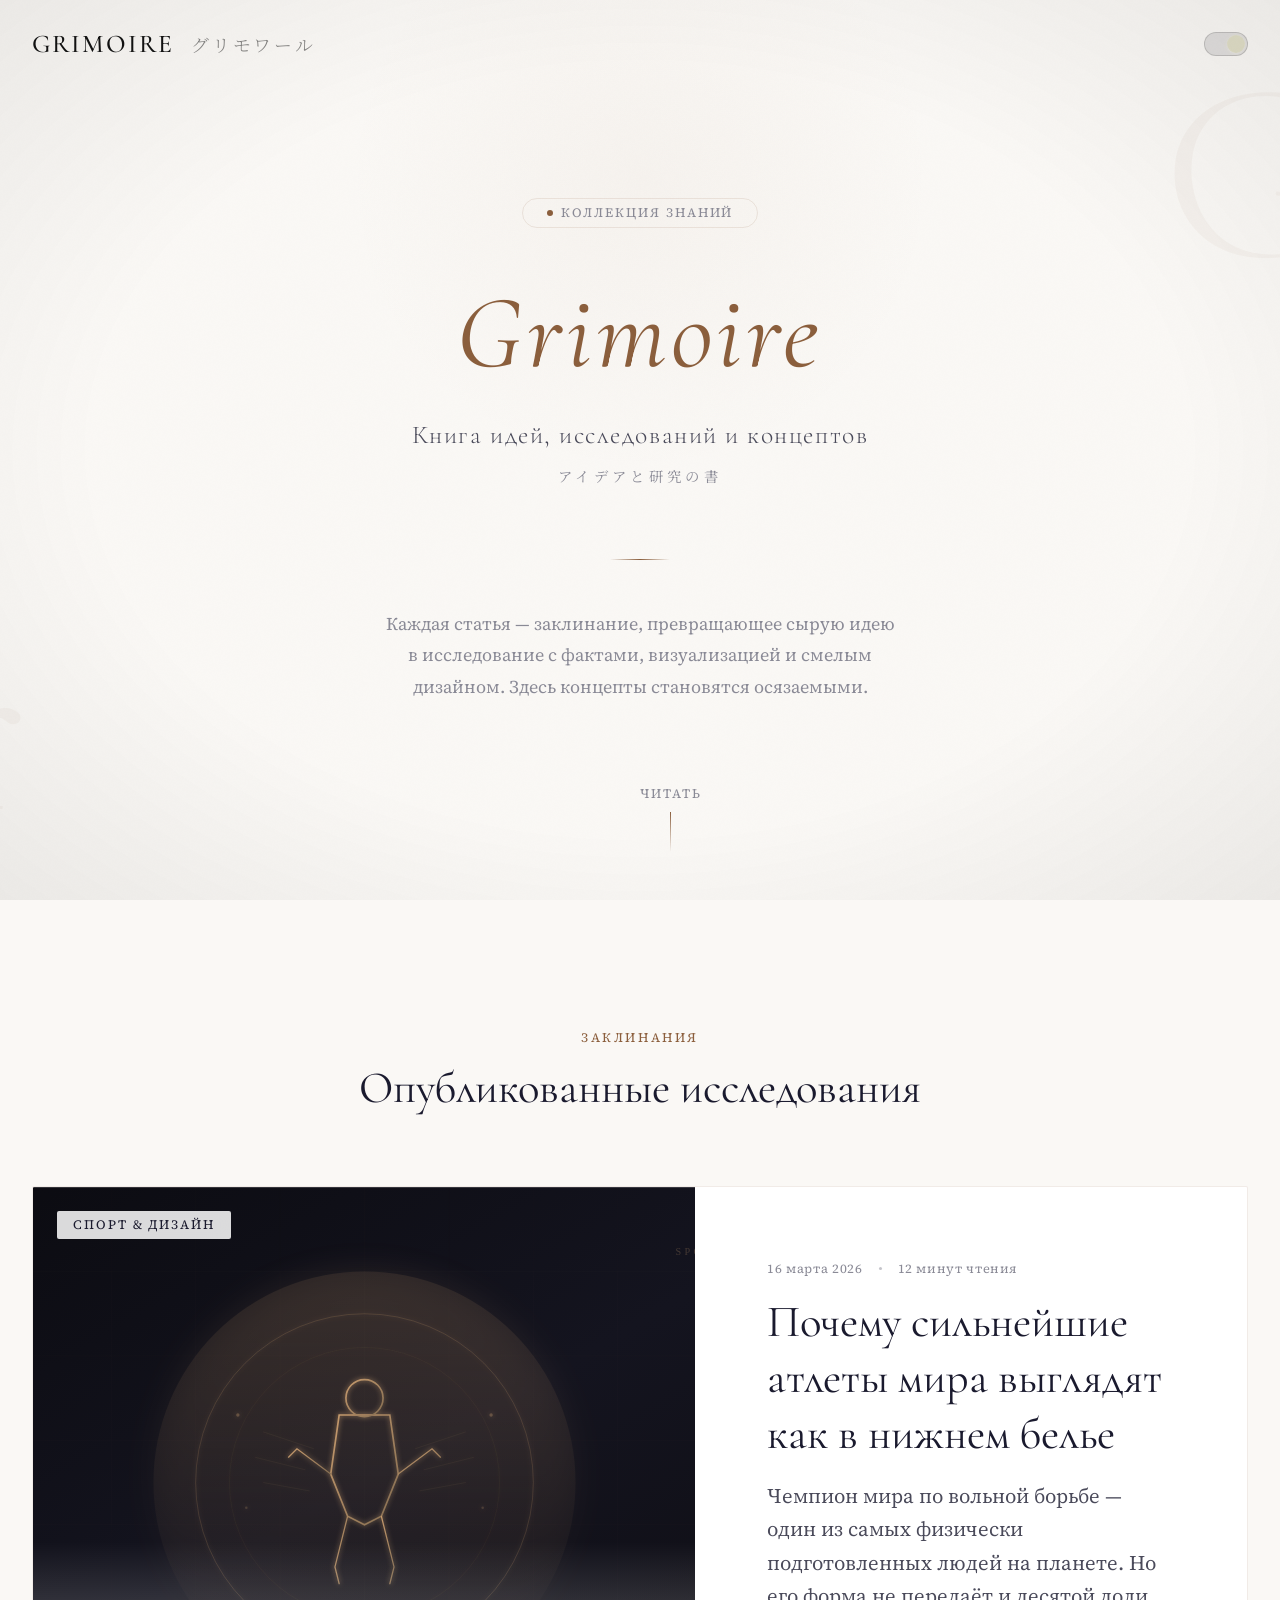
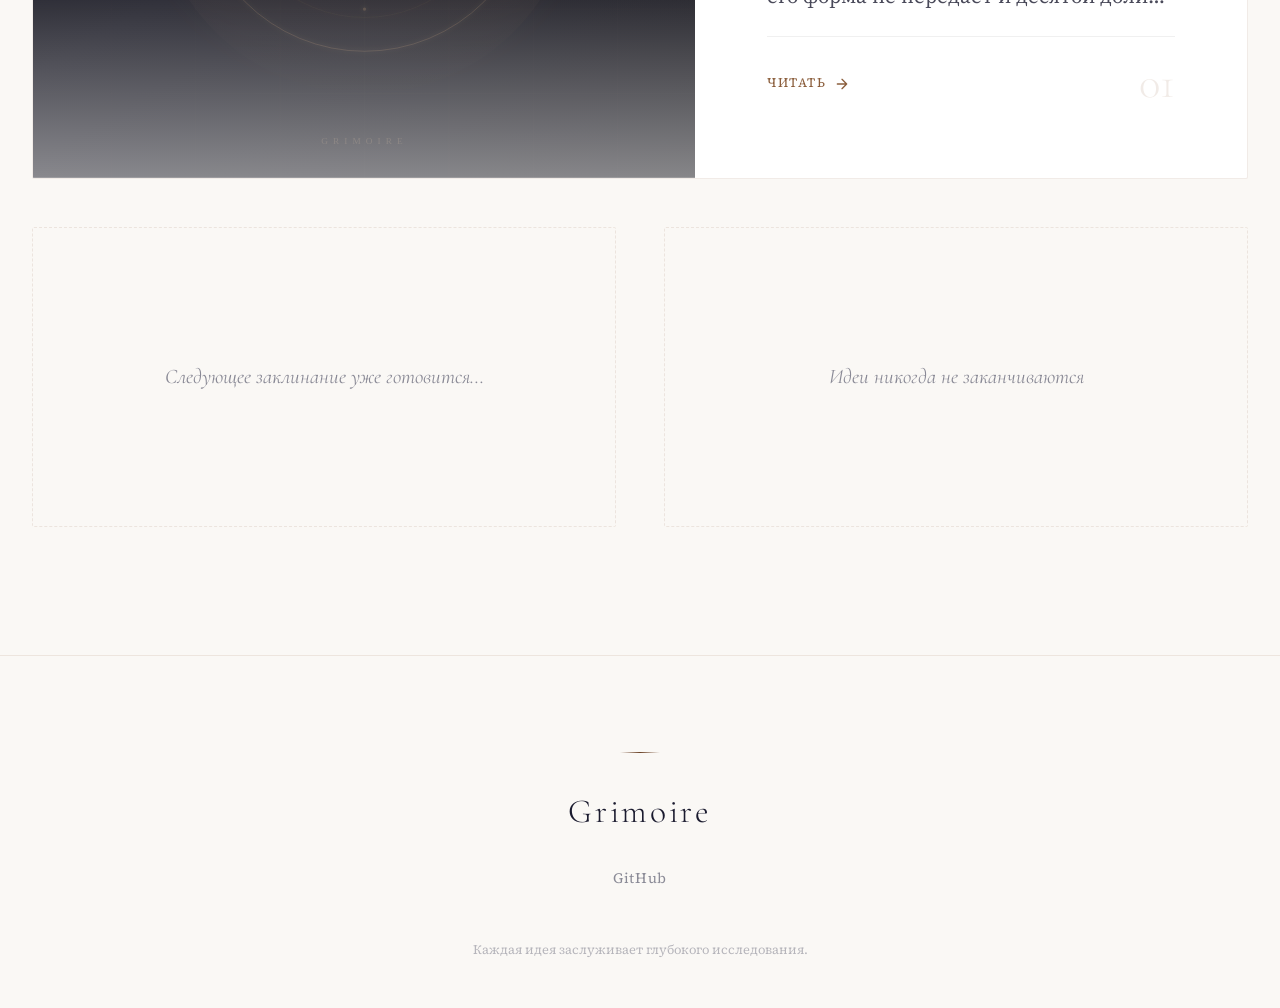
==== index.html @ c325c8a3 "Initial release: Grimoire editorial platform + first article Static site for publishing longread art" ====
<!DOCTYPE html>
<html lang="ru" data-theme="dark">
<head>
  <meta charset="UTF-8">
  <meta name="viewport" content="width=device-width, initial-scale=1.0">
  <title>Grimoire — Книга идей, исследований и концептов</title>
  <meta name="description" content="Grimoire — коллекция глубоких исследований, смелых концептов и визуальных историй. Лонгриды о том, что заслуживает внимания.">
  <meta property="og:title" content="Grimoire — Книга идей">
  <meta property="og:description" content="Коллекция глубоких исследований, смелых концептов и визуальных историй.">
  <meta property="og:type" content="website">
  <link rel="icon" href="data:image/svg+xml,<svg xmlns='http://www.w3.org/2000/svg' viewBox='0 0 100 100'><text y='.9em' font-size='90'>📖</text></svg>">
  <link rel="stylesheet" href="assets/css/main.css">
  <style>
    /* Page-load animation */
    body:not(.loaded) { opacity: 0; }
    body.loaded { opacity: 1; transition: opacity 0.6s ease; }
  </style>
</head>
<body>

  <!-- Navigation -->
  <nav class="site-nav" role="navigation" aria-label="Главная навигация">
    <a href="/" class="nav-logo">
      Grimoire <span>グリモワール</span>
    </a>
    <div class="nav-actions">
      <button class="theme-toggle" aria-label="Переключить тему" aria-pressed="false" role="switch">
        <span class="sr-only">Тёмная / Светлая тема</span>
      </button>
    </div>
  </nav>

  <!-- Hero Section -->
  <header class="hero">
    <div class="hero-ornament hero-ornament--top" aria-hidden="true">G</div>
    <div class="hero-ornament hero-ornament--bottom" aria-hidden="true">r</div>

    <span class="hero-badge">
      Коллекция знаний
    </span>

    <h1 class="hero-title"><em>Grimoire</em></h1>

    <p class="hero-subtitle">Книга идей, исследований и концептов</p>
    <p class="hero-subtitle-jp">アイデアと研究の書</p>

    <div class="hero-divider" aria-hidden="true"></div>

    <p class="hero-description">
      Каждая статья — заклинание, превращающее сырую идею в исследование
      с фактами, визуализацией и смелым дизайном. Здесь концепты
      становятся осязаемыми.
    </p>

    <div class="hero-scroll-hint" aria-hidden="true">
      Читать
    </div>
  </header>

  <!-- Articles Section -->
  <section>
    <div class="section-header">
      <span class="section-label">Заклинания</span>
      <h2 class="section-title">Опубликованные исследования</h2>
    </div>

    <div class="articles-grid">

      <!-- Featured Article Card -->
      <article class="article-card">
        <a href="articles/wrestling-uniform-revolution/" class="card-inner">
          <div class="card-image">
            <img src="articles/wrestling-uniform-revolution/cover.svg" alt="Революция формы борцов" loading="lazy">
            <span class="card-category">Спорт & Дизайн</span>
          </div>
          <div class="card-content">
            <div class="card-meta">
              <span>16 марта 2026</span>
              <span class="card-meta-divider"></span>
              <span>12 минут чтения</span>
            </div>
            <h3 class="card-title">Почему сильнейшие атлеты мира выглядят как&nbsp;в&nbsp;нижнем белье</h3>
            <p class="card-excerpt">
              Чемпион мира по вольной борьбе — один из самых физически
              подготовленных людей на планете. Но его форма не передаёт
              и десятой доли этой мощи. Исследуем проблему и предлагаем
              концепт формы, достойной гладиатора.
            </p>
            <div class="card-footer">
              <span class="card-read-more">
                Читать
                <svg viewBox="0 0 24 24" fill="none" stroke="currentColor" stroke-width="2" stroke-linecap="round" stroke-linejoin="round"><path d="M5 12h14M12 5l7 7-7 7"/></svg>
              </span>
              <span class="card-number">01</span>
            </div>
          </div>
        </a>
      </article>

      <!-- Placeholder for future articles -->
      <article class="article-card">
        <div class="card-placeholder">
          Следующее заклинание уже готовится...
        </div>
      </article>

      <article class="article-card">
        <div class="card-placeholder">
          Идеи никогда не заканчиваются
        </div>
      </article>

    </div>
  </section>

  <!-- Footer -->
  <footer class="site-footer">
    <div class="footer-divider" aria-hidden="true"></div>
    <div class="footer-logo">Grimoire</div>
    <ul class="footer-links">
      <li><a href="https://github.com/luvor/grimoire" target="_blank" rel="noopener">GitHub</a></li>
    </ul>
    <p class="footer-copy">Каждая идея заслуживает глубокого исследования.</p>
  </footer>

  <script src="assets/js/main.js"></script>
</body>
</html>
---- assets/css/main.css ----
/* ═══════════════════════════════════════════════════════
   GRIMOIRE — Design System & Core Styles
   A premium editorial platform for ideas and research
   ═══════════════════════════════════════════════════════ */

/* ── Fonts ─────────────────────────────────────────── */
@import url('https://fonts.googleapis.com/css2?family=Cormorant+Garamond:ital,wght@0,300;0,400;0,500;0,600;0,700;1,300;1,400;1,500&family=Source+Serif+4:ital,opsz,wght@0,8..60,300;0,8..60,400;0,8..60,500;0,8..60,600;1,8..60,300;1,8..60,400;1,8..60,500&family=JetBrains+Mono:wght@400;500&family=Noto+Serif+JP:wght@400;500;700&display=swap');

/* ── Custom Properties: Dark Theme (default) ─────── */
:root {
  /* Typography */
  --font-display: 'Cormorant Garamond', 'Noto Serif JP', Georgia, serif;
  --font-body: 'Source Serif 4', 'Noto Serif JP', Georgia, serif;
  --font-mono: 'JetBrains Mono', 'Fira Code', monospace;
  --font-ui: 'Source Serif 4', sans-serif;

  /* Type Scale (major third — 1.25) */
  --text-xs: clamp(0.7rem, 0.65rem + 0.25vw, 0.8rem);
  --text-sm: clamp(0.8rem, 0.75rem + 0.3vw, 0.9rem);
  --text-base: clamp(1rem, 0.92rem + 0.4vw, 1.125rem);
  --text-lg: clamp(1.15rem, 1.05rem + 0.5vw, 1.3rem);
  --text-xl: clamp(1.35rem, 1.2rem + 0.75vw, 1.6rem);
  --text-2xl: clamp(1.6rem, 1.35rem + 1.25vw, 2.1rem);
  --text-3xl: clamp(2rem, 1.6rem + 2vw, 2.8rem);
  --text-4xl: clamp(2.5rem, 1.9rem + 3vw, 3.8rem);
  --text-5xl: clamp(3rem, 2.2rem + 4vw, 5rem);
  --text-hero: clamp(3.5rem, 2.5rem + 5vw, 7rem);

  /* Line Heights */
  --leading-tight: 1.1;
  --leading-snug: 1.25;
  --leading-normal: 1.6;
  --leading-relaxed: 1.75;

  /* Spacing Scale */
  --space-xs: 0.25rem;
  --space-sm: 0.5rem;
  --space-md: 1rem;
  --space-lg: 1.5rem;
  --space-xl: 2rem;
  --space-2xl: 3rem;
  --space-3xl: 4.5rem;
  --space-4xl: 6rem;
  --space-5xl: 8rem;

  /* Layout */
  --content-width: 42rem;
  --wide-width: 62rem;
  --max-width: 80rem;
  --sidebar-width: 14rem;

  /* Transitions */
  --ease-out: cubic-bezier(0.16, 1, 0.3, 1);
  --ease-in-out: cubic-bezier(0.65, 0, 0.35, 1);
  --duration-fast: 150ms;
  --duration-normal: 300ms;
  --duration-slow: 600ms;
  --duration-glacial: 1200ms;

  /* Z-Index Scale */
  --z-base: 1;
  --z-above: 10;
  --z-nav: 100;
  --z-overlay: 1000;
  --z-modal: 10000;
}

/* ── Dark Theme Colors ─────────────────────────────── */
[data-theme="dark"], :root {
  --color-bg: #0a0a0f;
  --color-bg-warm: #0d0c11;
  --color-surface: #14141f;
  --color-surface-raised: #1a1a28;
  --color-surface-hover: #1f1f30;
  --color-border: rgba(212, 165, 116, 0.08);
  --color-border-subtle: rgba(255, 255, 255, 0.04);
  --color-text: #e8e6e3;
  --color-text-secondary: #a8a5a0;
  --color-text-muted: #6b6b7b;
  --color-accent: #d4a574;
  --color-accent-dim: rgba(212, 165, 116, 0.15);
  --color-accent-hover: #e0b688;
  --color-accent-secondary: #8b7355;
  --color-highlight: rgba(212, 165, 116, 0.08);

  /* Decorative */
  --grain-opacity: 0.03;
  --glow-color: rgba(212, 165, 116, 0.06);
  --shadow-color: rgba(0, 0, 0, 0.4);
  --vignette: radial-gradient(ellipse at center, transparent 50%, rgba(0, 0, 0, 0.4) 100%);
}

/* ── Light Theme Colors ────────────────────────────── */
[data-theme="light"] {
  --color-bg: #faf8f5;
  --color-bg-warm: #f5f0ea;
  --color-surface: #ffffff;
  --color-surface-raised: #ffffff;
  --color-surface-hover: #f0ece6;
  --color-border: rgba(139, 94, 60, 0.12);
  --color-border-subtle: rgba(0, 0, 0, 0.06);
  --color-text: #1a1a2e;
  --color-text-secondary: #4a4a5a;
  --color-text-muted: #8a8a96;
  --color-accent: #8b5e3c;
  --color-accent-dim: rgba(139, 94, 60, 0.1);
  --color-accent-hover: #6b4226;
  --color-accent-secondary: #6b4226;
  --color-highlight: rgba(139, 94, 60, 0.06);

  --grain-opacity: 0.015;
  --glow-color: rgba(139, 94, 60, 0.04);
  --shadow-color: rgba(0, 0, 0, 0.08);
  --vignette: radial-gradient(ellipse at center, transparent 60%, rgba(0, 0, 0, 0.06) 100%);
}

/* ── Reset & Base ──────────────────────────────────── */
*, *::before, *::after {
  margin: 0;
  padding: 0;
  box-sizing: border-box;
}

html {
  font-size: 16px;
  scroll-behavior: smooth;
  -webkit-font-smoothing: antialiased;
  -moz-osx-font-smoothing: grayscale;
  text-rendering: optimizeLegibility;
  hanging-punctuation: first last;
}

body {
  font-family: var(--font-body);
  font-size: var(--text-base);
  line-height: var(--leading-normal);
  color: var(--color-text);
  background-color: var(--color-bg);
  transition: background-color var(--duration-slow) var(--ease-out),
              color var(--duration-slow) var(--ease-out);
  overflow-x: hidden;
  min-height: 100vh;
}

/* Film grain overlay */
body::before {
  content: '';
  position: fixed;
  inset: 0;
  opacity: var(--grain-opacity);
  pointer-events: none;
  z-index: var(--z-modal);
  background-image: url("data:image/svg+xml,%3Csvg viewBox='0 0 256 256' xmlns='http://www.w3.org/2000/svg'%3E%3Cfilter id='noise'%3E%3CfeTurbulence type='fractalNoise' baseFrequency='0.9' numOctaves='4' stitchTiles='stitch'/%3E%3C/filter%3E%3Crect width='100%25' height='100%25' filter='url(%23noise)'/%3E%3C/svg%3E");
  background-repeat: repeat;
  background-size: 256px 256px;
}

/* Vignette */
body::after {
  content: '';
  position: fixed;
  inset: 0;
  background: var(--vignette);
  pointer-events: none;
  z-index: var(--z-nav);
}

::selection {
  background: var(--color-accent);
  color: var(--color-bg);
}

a {
  color: var(--color-accent);
  text-decoration: none;
  transition: color var(--duration-fast) var(--ease-out);
}

a:hover {
  color: var(--color-accent-hover);
}

img {
  max-width: 100%;
  height: auto;
  display: block;
}

/* ── Navigation ────────────────────────────────────── */
.site-nav {
  position: fixed;
  top: 0;
  left: 0;
  right: 0;
  z-index: var(--z-nav);
  padding: var(--space-lg) var(--space-xl);
  display: flex;
  justify-content: space-between;
  align-items: center;
  transition: all var(--duration-normal) var(--ease-out);
  mix-blend-mode: difference;
}

.site-nav.scrolled {
  mix-blend-mode: normal;
  background: rgba(10, 10, 15, 0.85);
  backdrop-filter: blur(20px) saturate(1.4);
  -webkit-backdrop-filter: blur(20px) saturate(1.4);
  border-bottom: 1px solid var(--color-border);
  padding: var(--space-md) var(--space-xl);
}

[data-theme="light"] .site-nav.scrolled {
  background: rgba(250, 248, 245, 0.85);
}

.nav-logo {
  font-family: var(--font-display);
  font-size: var(--text-xl);
  font-weight: 500;
  color: #e8e6e3;
  letter-spacing: 0.08em;
  text-transform: uppercase;
}

.nav-logo span {
  font-weight: 300;
  opacity: 0.5;
  font-size: 0.7em;
  margin-left: 0.5em;
  letter-spacing: 0.15em;
}

.nav-actions {
  display: flex;
  align-items: center;
  gap: var(--space-lg);
}

/* Theme Toggle */
.theme-toggle {
  position: relative;
  width: 44px;
  height: 24px;
  background: rgba(255, 255, 255, 0.1);
  border: 1px solid rgba(255, 255, 255, 0.15);
  border-radius: 12px;
  cursor: pointer;
  transition: all var(--duration-normal) var(--ease-out);
  -webkit-appearance: none;
  appearance: none;
  outline: none;
}

.theme-toggle::after {
  content: '';
  position: absolute;
  top: 2px;
  left: 2px;
  width: 18px;
  height: 18px;
  border-radius: 50%;
  background: #e8e6e3;
  transition: all var(--duration-normal) var(--ease-out);
  box-shadow: 0 1px 3px rgba(0, 0, 0, 0.3);
}

.theme-toggle[aria-pressed="true"]::after {
  transform: translateX(20px);
  background: #1a1a2e;
}

.theme-toggle:hover {
  border-color: rgba(255, 255, 255, 0.3);
}

/* ── Hero Section ──────────────────────────────────── */
.hero {
  position: relative;
  min-height: 100vh;
  display: flex;
  flex-direction: column;
  align-items: center;
  justify-content: center;
  text-align: center;
  padding: var(--space-4xl) var(--space-xl);
  overflow: hidden;
}

.hero::before {
  content: '';
  position: absolute;
  top: 20%;
  left: 50%;
  width: 600px;
  height: 600px;
  transform: translate(-50%, -50%);
  background: radial-gradient(circle, var(--glow-color) 0%, transparent 70%);
  pointer-events: none;
}

.hero-ornament {
  position: absolute;
  opacity: 0.04;
  font-family: var(--font-display);
  font-size: 20vw;
  font-weight: 300;
  color: var(--color-accent);
  user-select: none;
  pointer-events: none;
  line-height: 1;
}

.hero-ornament--top { top: 5%; right: -5%; }
.hero-ornament--bottom { bottom: 5%; left: -5%; }

.hero-badge {
  display: inline-flex;
  align-items: center;
  gap: var(--space-sm);
  padding: var(--space-xs) var(--space-lg);
  border: 1px solid var(--color-border);
  border-radius: 100px;
  font-family: var(--font-ui);
  font-size: var(--text-xs);
  letter-spacing: 0.15em;
  text-transform: uppercase;
  color: var(--color-text-muted);
  margin-bottom: var(--space-2xl);
  animation: fadeInUp 0.8s var(--ease-out) 0.2s both;
}

.hero-badge::before {
  content: '';
  width: 6px;
  height: 6px;
  border-radius: 50%;
  background: var(--color-accent);
  animation: pulse 2s var(--ease-in-out) infinite;
}

.hero-title {
  font-family: var(--font-display);
  font-size: var(--text-hero);
  font-weight: 300;
  line-height: var(--leading-tight);
  letter-spacing: 0.04em;
  color: var(--color-text);
  margin-bottom: var(--space-lg);
  animation: fadeInUp 0.8s var(--ease-out) 0.4s both;
}

.hero-title em {
  font-style: italic;
  font-weight: 400;
  color: var(--color-accent);
}

.hero-subtitle {
  font-family: var(--font-display);
  font-size: var(--text-xl);
  font-weight: 300;
  color: var(--color-text-secondary);
  letter-spacing: 0.06em;
  margin-bottom: var(--space-sm);
  animation: fadeInUp 0.8s var(--ease-out) 0.6s both;
}

.hero-subtitle-jp {
  font-family: 'Noto Serif JP', serif;
  font-size: var(--text-sm);
  color: var(--color-text-muted);
  letter-spacing: 0.3em;
  margin-bottom: var(--space-3xl);
  animation: fadeInUp 0.8s var(--ease-out) 0.7s both;
}

.hero-divider {
  width: 60px;
  height: 1px;
  background: linear-gradient(90deg, transparent, var(--color-accent), transparent);
  margin-bottom: var(--space-2xl);
  animation: fadeInUp 0.8s var(--ease-out) 0.8s both;
}

.hero-description {
  max-width: 32rem;
  font-size: var(--text-base);
  color: var(--color-text-muted);
  line-height: var(--leading-relaxed);
  animation: fadeInUp 0.8s var(--ease-out) 0.9s both;
}

.hero-scroll-hint {
  position: absolute;
  bottom: var(--space-2xl);
  left: 50%;
  transform: translateX(-50%);
  display: flex;
  flex-direction: column;
  align-items: center;
  gap: var(--space-sm);
  color: var(--color-text-muted);
  font-size: var(--text-xs);
  letter-spacing: 0.15em;
  text-transform: uppercase;
  animation: fadeInUp 0.8s var(--ease-out) 1.2s both;
}

.hero-scroll-hint::after {
  content: '';
  width: 1px;
  height: 40px;
  background: linear-gradient(to bottom, var(--color-accent), transparent);
  animation: scrollLine 2s var(--ease-in-out) infinite;
}

/* ── Section Headers ───────────────────────────────── */
.section-header {
  text-align: center;
  padding: var(--space-5xl) var(--space-xl) var(--space-3xl);
}

.section-label {
  display: block;
  font-family: var(--font-ui);
  font-size: var(--text-xs);
  letter-spacing: 0.2em;
  text-transform: uppercase;
  color: var(--color-accent);
  margin-bottom: var(--space-md);
}

.section-title {
  font-family: var(--font-display);
  font-size: var(--text-3xl);
  font-weight: 400;
  line-height: var(--leading-tight);
  color: var(--color-text);
}

/* ── Article Cards Grid ────────────────────────────── */
.articles-grid {
  max-width: var(--max-width);
  margin: 0 auto;
  padding: 0 var(--space-xl) var(--space-5xl);
  display: grid;
  gap: var(--space-2xl);
}

/* First card is featured (full width) */
.articles-grid .article-card:first-child {
  grid-column: 1 / -1;
}

.articles-grid .article-card:first-child .card-inner {
  display: grid;
  grid-template-columns: 1.2fr 1fr;
  gap: 0;
  min-height: 480px;
}

.articles-grid .article-card:first-child .card-image {
  aspect-ratio: auto;
  min-height: 100%;
}

.articles-grid .article-card:first-child .card-content {
  padding: var(--space-3xl);
  display: flex;
  flex-direction: column;
  justify-content: center;
}

.articles-grid .article-card:first-child .card-title {
  font-size: var(--text-3xl);
}

.articles-grid .article-card:first-child .card-excerpt {
  font-size: var(--text-lg);
  -webkit-line-clamp: 4;
}

@media (min-width: 768px) {
  .articles-grid {
    grid-template-columns: repeat(2, 1fr);
  }
}

@media (max-width: 767px) {
  .articles-grid .article-card:first-child .card-inner {
    grid-template-columns: 1fr;
  }
  .articles-grid .article-card:first-child .card-image {
    aspect-ratio: 16 / 9;
    min-height: auto;
  }
}

/* ── Article Card ──────────────────────────────────── */
.article-card {
  opacity: 0;
  transform: translateY(30px);
  transition: opacity var(--duration-slow) var(--ease-out),
              transform var(--duration-slow) var(--ease-out);
}

.article-card.visible {
  opacity: 1;
  transform: translateY(0);
}

.card-inner {
  position: relative;
  background: var(--color-surface);
  border: 1px solid var(--color-border);
  border-radius: 2px;
  overflow: hidden;
  transition: all var(--duration-normal) var(--ease-out);
  cursor: pointer;
}

.card-inner:hover {
  border-color: var(--color-accent-dim);
  box-shadow: 0 20px 60px -10px var(--shadow-color),
              0 0 0 1px var(--color-accent-dim);
  transform: translateY(-4px);
}

.card-image {
  position: relative;
  width: 100%;
  aspect-ratio: 16 / 10;
  overflow: hidden;
  background: var(--color-surface-raised);
}

.card-image img {
  width: 100%;
  height: 100%;
  object-fit: cover;
  transition: transform var(--duration-slow) var(--ease-out);
}

.card-inner:hover .card-image img {
  transform: scale(1.04);
}

.card-image::after {
  content: '';
  position: absolute;
  inset: 0;
  background: linear-gradient(to top, var(--color-surface) 0%, transparent 40%);
  opacity: 0.5;
}

.card-category {
  position: absolute;
  top: var(--space-lg);
  left: var(--space-lg);
  font-family: var(--font-ui);
  font-size: var(--text-xs);
  letter-spacing: 0.15em;
  text-transform: uppercase;
  color: var(--color-text);
  background: rgba(10, 10, 15, 0.7);
  backdrop-filter: blur(10px);
  padding: var(--space-xs) var(--space-md);
  border-radius: 2px;
  z-index: var(--z-base);
}

[data-theme="light"] .card-category {
  background: rgba(255, 255, 255, 0.85);
}

.card-content {
  padding: var(--space-xl) var(--space-xl) var(--space-2xl);
}

.card-meta {
  display: flex;
  align-items: center;
  gap: var(--space-md);
  font-size: var(--text-xs);
  color: var(--color-text-muted);
  letter-spacing: 0.05em;
  margin-bottom: var(--space-md);
}

.card-meta-divider {
  width: 3px;
  height: 3px;
  border-radius: 50%;
  background: var(--color-text-muted);
  opacity: 0.5;
}

.card-title {
  font-family: var(--font-display);
  font-size: var(--text-2xl);
  font-weight: 400;
  line-height: var(--leading-snug);
  color: var(--color-text);
  margin-bottom: var(--space-md);
  transition: color var(--duration-fast) var(--ease-out);
}

.card-inner:hover .card-title {
  color: var(--color-accent);
}

.card-excerpt {
  font-size: var(--text-base);
  color: var(--color-text-secondary);
  line-height: var(--leading-normal);
  display: -webkit-box;
  -webkit-line-clamp: 3;
  -webkit-box-orient: vertical;
  overflow: hidden;
  margin-bottom: var(--space-lg);
}

.card-footer {
  display: flex;
  align-items: center;
  justify-content: space-between;
  padding-top: var(--space-lg);
  border-top: 1px solid var(--color-border-subtle);
}

.card-read-more {
  font-family: var(--font-ui);
  font-size: var(--text-xs);
  letter-spacing: 0.12em;
  text-transform: uppercase;
  color: var(--color-accent);
  display: flex;
  align-items: center;
  gap: var(--space-sm);
  transition: gap var(--duration-normal) var(--ease-out);
}

.card-inner:hover .card-read-more {
  gap: var(--space-md);
}

.card-read-more svg {
  width: 16px;
  height: 16px;
  transition: transform var(--duration-normal) var(--ease-out);
}

.card-inner:hover .card-read-more svg {
  transform: translateX(4px);
}

.card-number {
  font-family: var(--font-display);
  font-size: var(--text-3xl);
  font-weight: 300;
  color: var(--color-border);
  line-height: 1;
}

/* ── Empty State (placeholder card) ────────────────── */
.card-placeholder {
  border: 1px dashed var(--color-border);
  border-radius: 2px;
  display: flex;
  align-items: center;
  justify-content: center;
  min-height: 300px;
  color: var(--color-text-muted);
  font-family: var(--font-display);
  font-size: var(--text-lg);
  font-style: italic;
  padding: var(--space-2xl);
  text-align: center;
}

/* ── Footer ────────────────────────────────────────── */
.site-footer {
  position: relative;
  padding: var(--space-4xl) var(--space-xl) var(--space-2xl);
  text-align: center;
  border-top: 1px solid var(--color-border);
}

.footer-logo {
  font-family: var(--font-display);
  font-size: var(--text-2xl);
  font-weight: 300;
  letter-spacing: 0.08em;
  color: var(--color-text);
  margin-bottom: var(--space-lg);
}

.footer-links {
  display: flex;
  justify-content: center;
  gap: var(--space-xl);
  margin-bottom: var(--space-2xl);
  list-style: none;
}

.footer-links a {
  font-size: var(--text-sm);
  color: var(--color-text-muted);
  letter-spacing: 0.05em;
  transition: color var(--duration-fast) var(--ease-out);
}

.footer-links a:hover {
  color: var(--color-accent);
}

.footer-copy {
  font-size: var(--text-xs);
  color: var(--color-text-muted);
  opacity: 0.6;
}

.footer-divider {
  width: 40px;
  height: 1px;
  background: linear-gradient(90deg, transparent, var(--color-accent-secondary), transparent);
  margin: 0 auto var(--space-xl);
}

/* ── Animations ────────────────────────────────────── */
@keyframes fadeInUp {
  from {
    opacity: 0;
    transform: translateY(24px);
  }
  to {
    opacity: 1;
    transform: translateY(0);
  }
}

@keyframes pulse {
  0%, 100% { opacity: 1; }
  50% { opacity: 0.3; }
}

@keyframes scrollLine {
  0% {
    transform: scaleY(0);
    transform-origin: top;
    opacity: 1;
  }
  50% {
    transform: scaleY(1);
    transform-origin: top;
    opacity: 1;
  }
  51% {
    transform: scaleY(1);
    transform-origin: bottom;
  }
  100% {
    transform: scaleY(0);
    transform-origin: bottom;
    opacity: 0;
  }
}

/* ── Utilities ─────────────────────────────────────── */
.sr-only {
  position: absolute;
  width: 1px;
  height: 1px;
  padding: 0;
  margin: -1px;
  overflow: hidden;
  clip: rect(0, 0, 0, 0);
  white-space: nowrap;
  border: 0;
}

/* ── Responsive ────────────────────────────────────── */
@media (max-width: 767px) {
  .site-nav {
    padding: var(--space-md) var(--space-md);
  }

  .hero {
    padding: var(--space-3xl) var(--space-md);
  }

  .articles-grid {
    padding: 0 var(--space-md) var(--space-3xl);
    gap: var(--space-xl);
  }

  .card-content {
    padding: var(--space-lg);
  }
}

/* ── Print ─────────────────────────────────────────── */
@media print {
  body::before,
  body::after,
  .site-nav,
  .theme-toggle,
  .hero-scroll-hint {
    display: none !important;
  }

  body {
    background: white;
    color: black;
  }
}
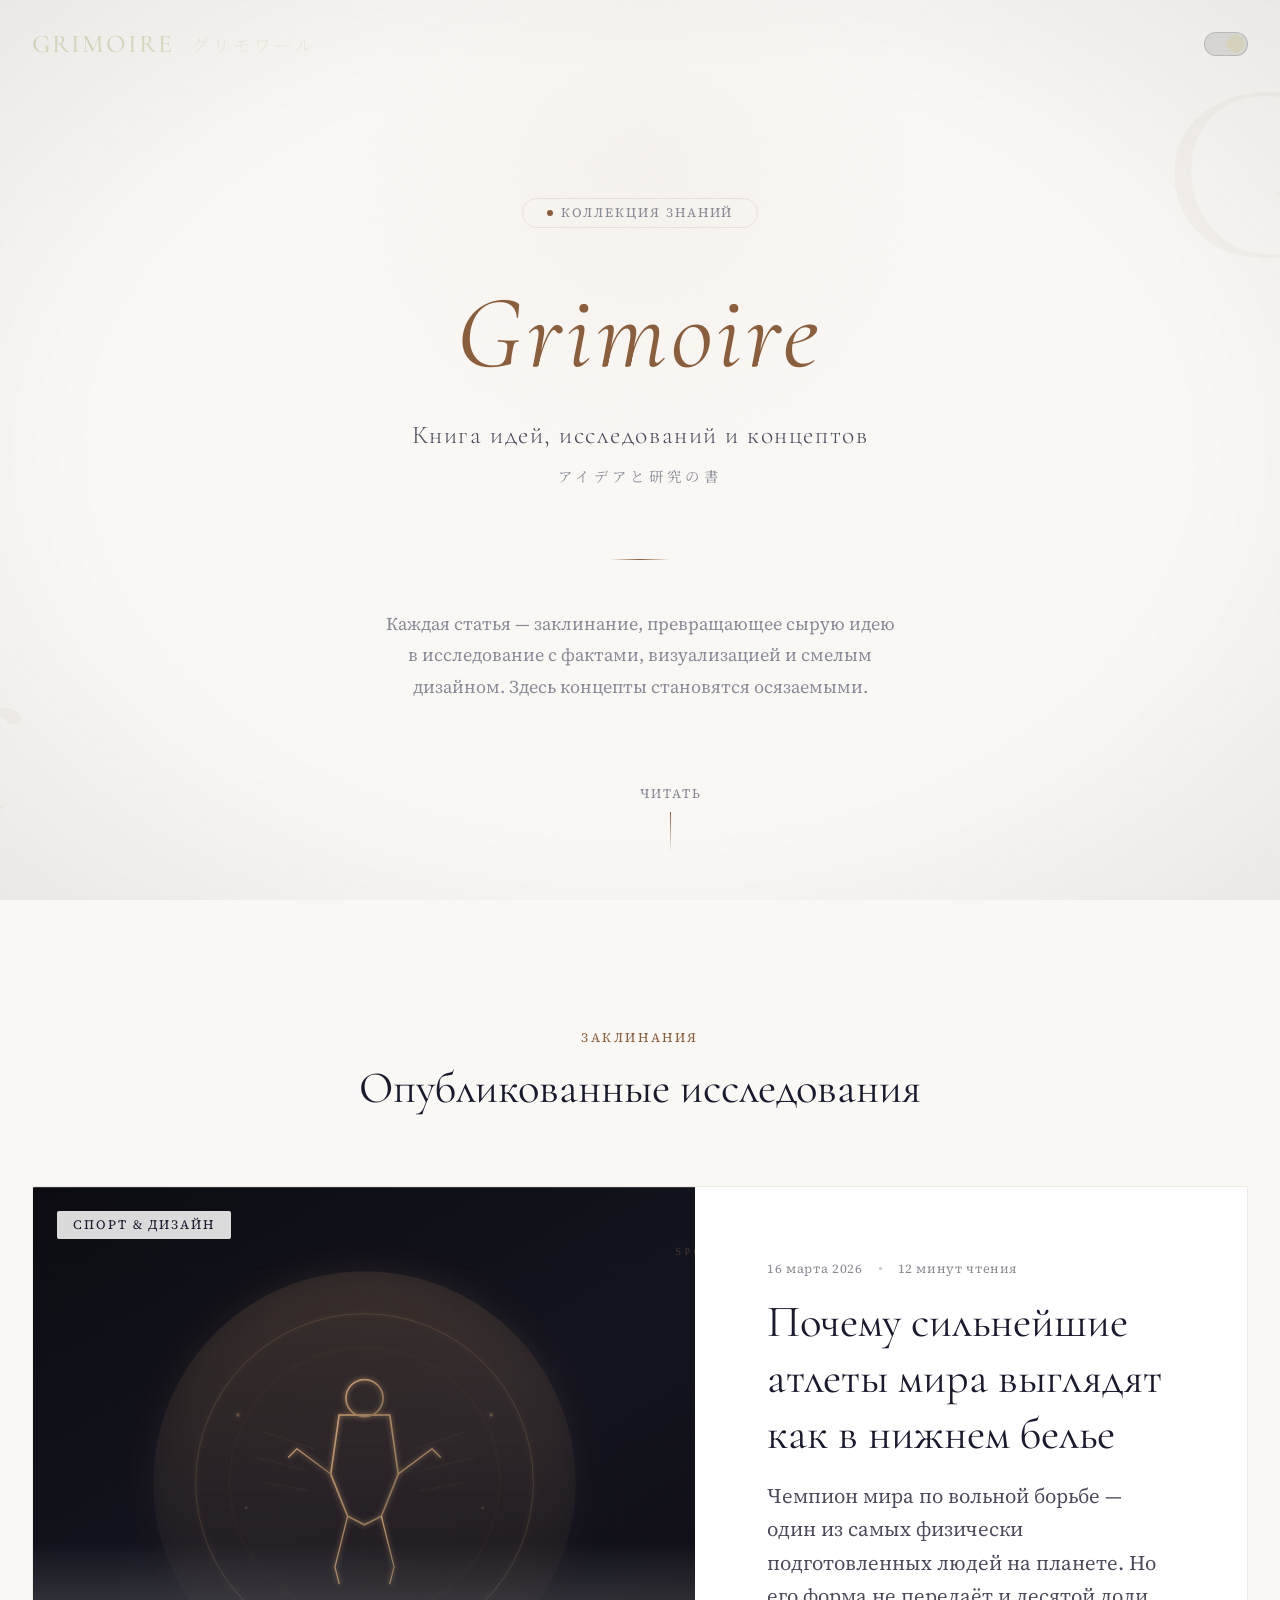
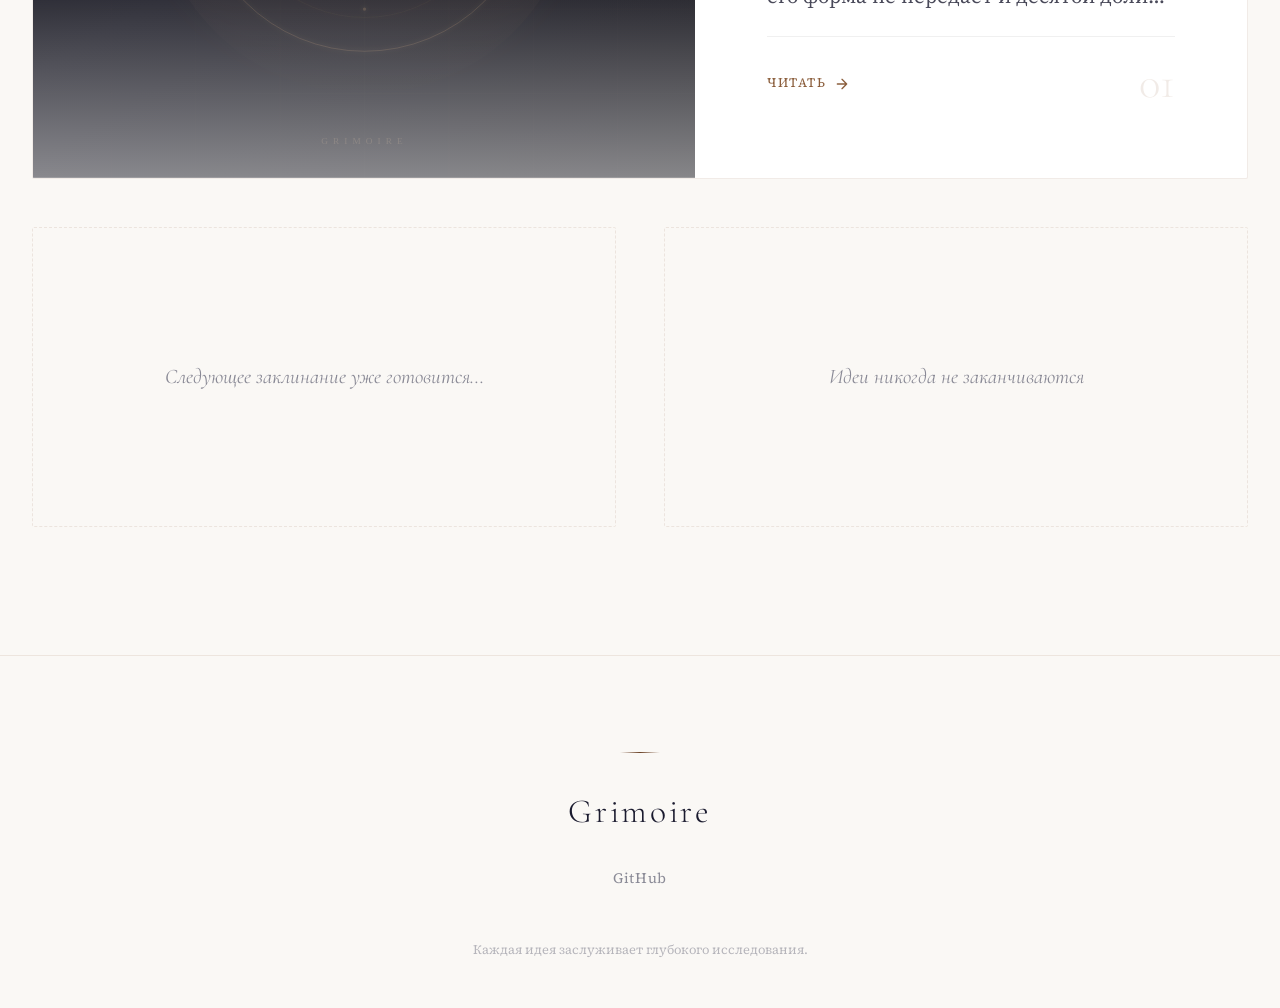
==== commit d169c199: "Fix review issues: nav color, z-index, a11y, TOC, progress bar - Fix nav-logo using hardcoded color " ====
--- a/index.html
+++ b/index.html
@@ -58,10 +58,10 @@
   </header>
 
   <!-- Articles Section -->
-  <section>
+  <section aria-labelledby="articles-heading">
     <div class="section-header">
       <span class="section-label">Заклинания</span>
-      <h2 class="section-title">Опубликованные исследования</h2>
+      <h2 class="section-title" id="articles-heading">Опубликованные исследования</h2>
     </div>
 
     <div class="articles-grid">
--- a/assets/css/main.css
+++ b/assets/css/main.css
@@ -162,7 +162,7 @@
   inset: 0;
   background: var(--vignette);
   pointer-events: none;
-  z-index: var(--z-nav);
+  z-index: calc(var(--z-nav) - 1);
 }
 
 ::selection {
@@ -203,22 +203,34 @@
 
 .site-nav.scrolled {
   mix-blend-mode: normal;
-  background: rgba(10, 10, 15, 0.85);
-  backdrop-filter: blur(20px) saturate(1.4);
-  -webkit-backdrop-filter: blur(20px) saturate(1.4);
+  background: rgba(10, 10, 15, 0.95);
   border-bottom: 1px solid var(--color-border);
   padding: var(--space-md) var(--space-xl);
 }
 
+@supports (backdrop-filter: blur(1px)) {
+  .site-nav.scrolled {
+    background: rgba(10, 10, 15, 0.85);
+    backdrop-filter: blur(20px) saturate(1.4);
+    -webkit-backdrop-filter: blur(20px) saturate(1.4);
+  }
+}
+
 [data-theme="light"] .site-nav.scrolled {
-  background: rgba(250, 248, 245, 0.85);
+  background: rgba(250, 248, 245, 0.95);
+}
+
+@supports (backdrop-filter: blur(1px)) {
+  [data-theme="light"] .site-nav.scrolled {
+    background: rgba(250, 248, 245, 0.85);
+  }
 }
 
 .nav-logo {
   font-family: var(--font-display);
   font-size: var(--text-xl);
   font-weight: 500;
-  color: #e8e6e3;
+  color: var(--color-text);
   letter-spacing: 0.08em;
   text-transform: uppercase;
 }
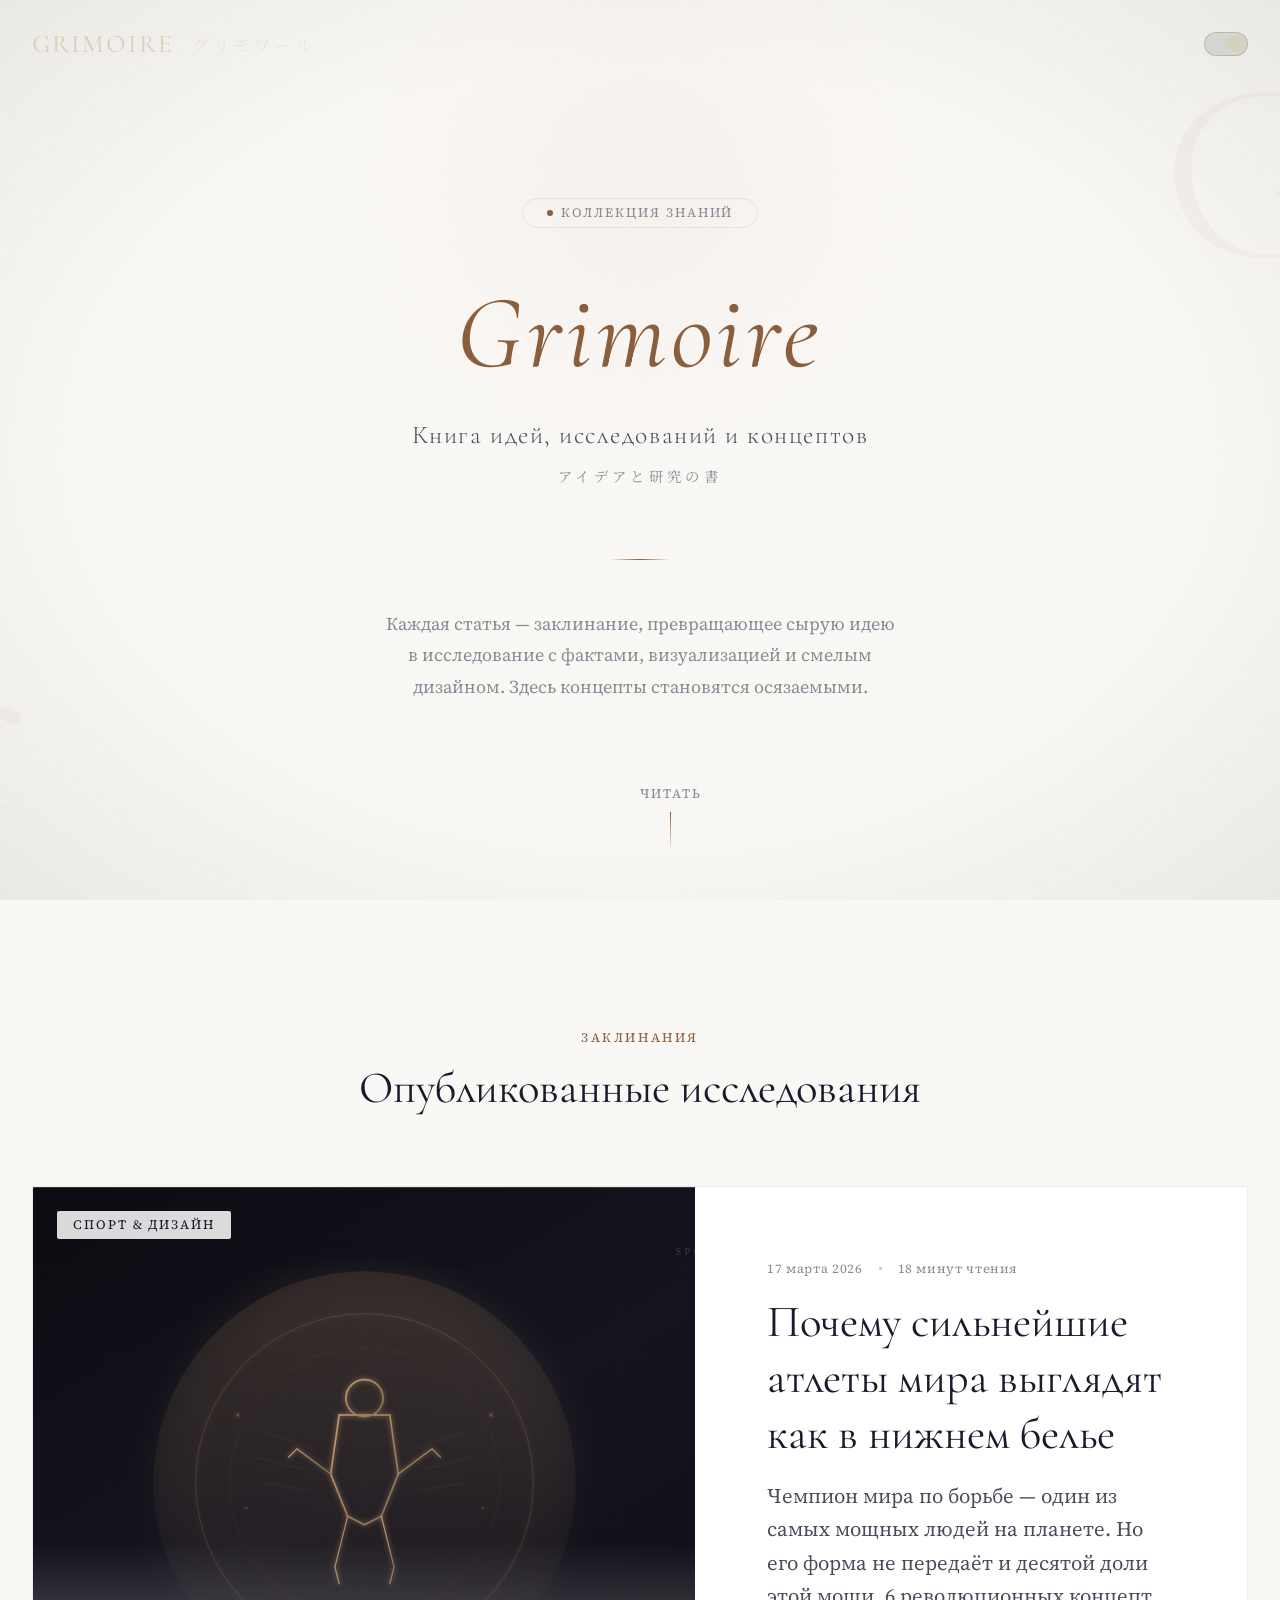
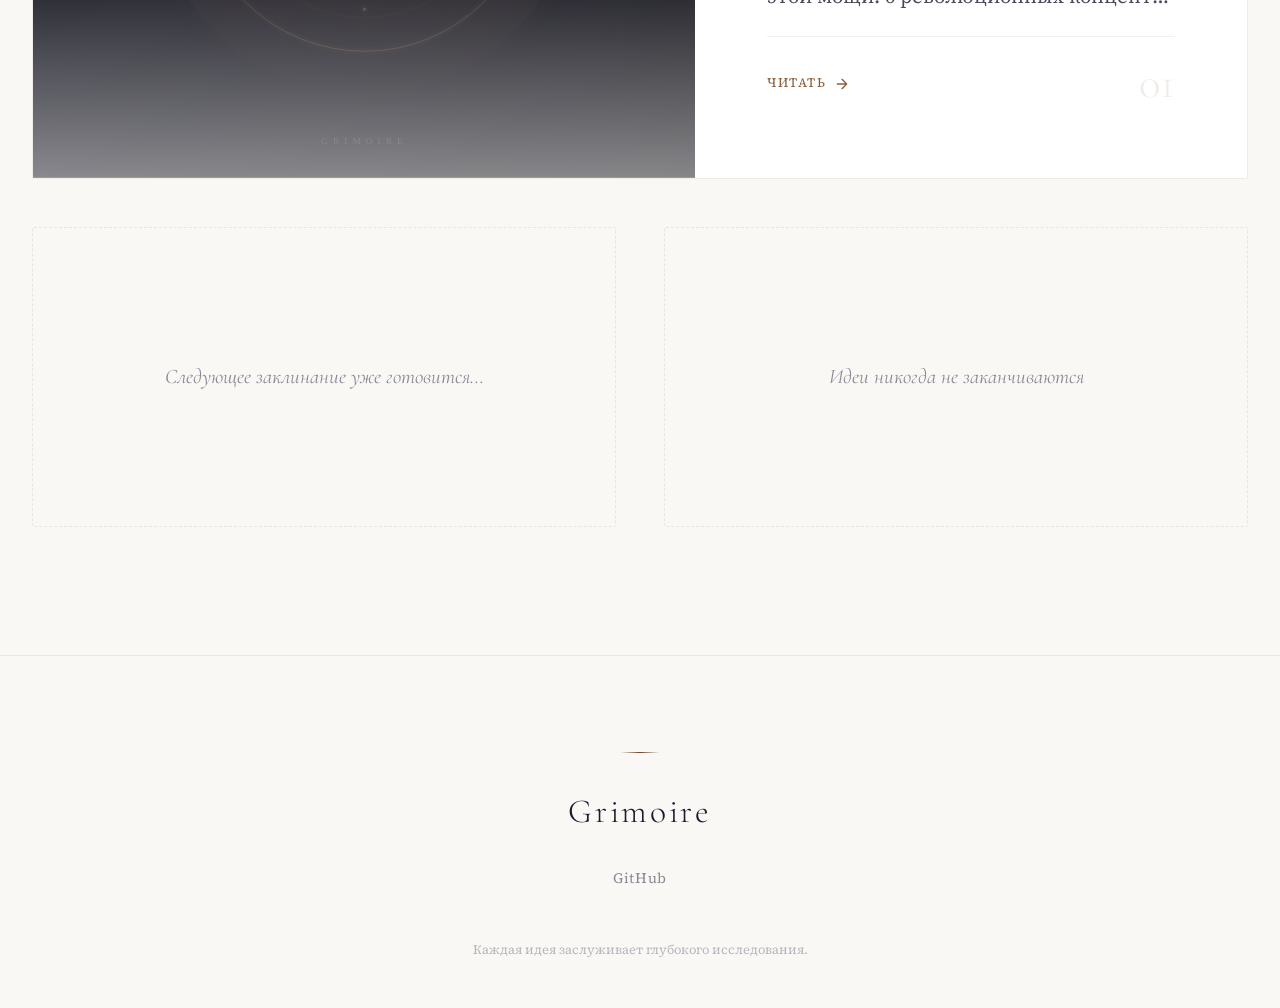
==== commit 533595d8: "Революция формы: 6 новых концептов вместо 4 Полная переработка статьи: Хищник, Тактик, Фантом, Нексу" ====
--- a/index.html
+++ b/index.html
@@ -75,16 +75,15 @@
           </div>
           <div class="card-content">
             <div class="card-meta">
-              <span>16 марта 2026</span>
+              <span>17 марта 2026</span>
               <span class="card-meta-divider"></span>
-              <span>12 минут чтения</span>
+              <span>18 минут чтения</span>
             </div>
             <h3 class="card-title">Почему сильнейшие атлеты мира выглядят как&nbsp;в&nbsp;нижнем белье</h3>
             <p class="card-excerpt">
-              Чемпион мира по вольной борьбе — один из самых физически
-              подготовленных людей на планете. Но его форма не передаёт
-              и десятой доли этой мощи. Исследуем проблему и предлагаем
-              концепт формы, достойной гладиатора.
+              Чемпион мира по борьбе — один из самых мощных людей на планете.
+              Но его форма не передаёт и десятой доли этой мощи. 6 революционных
+              концептов — от биомиметики хищников до киберпанк-скафандра.
             </p>
             <div class="card-footer">
               <span class="card-read-more">
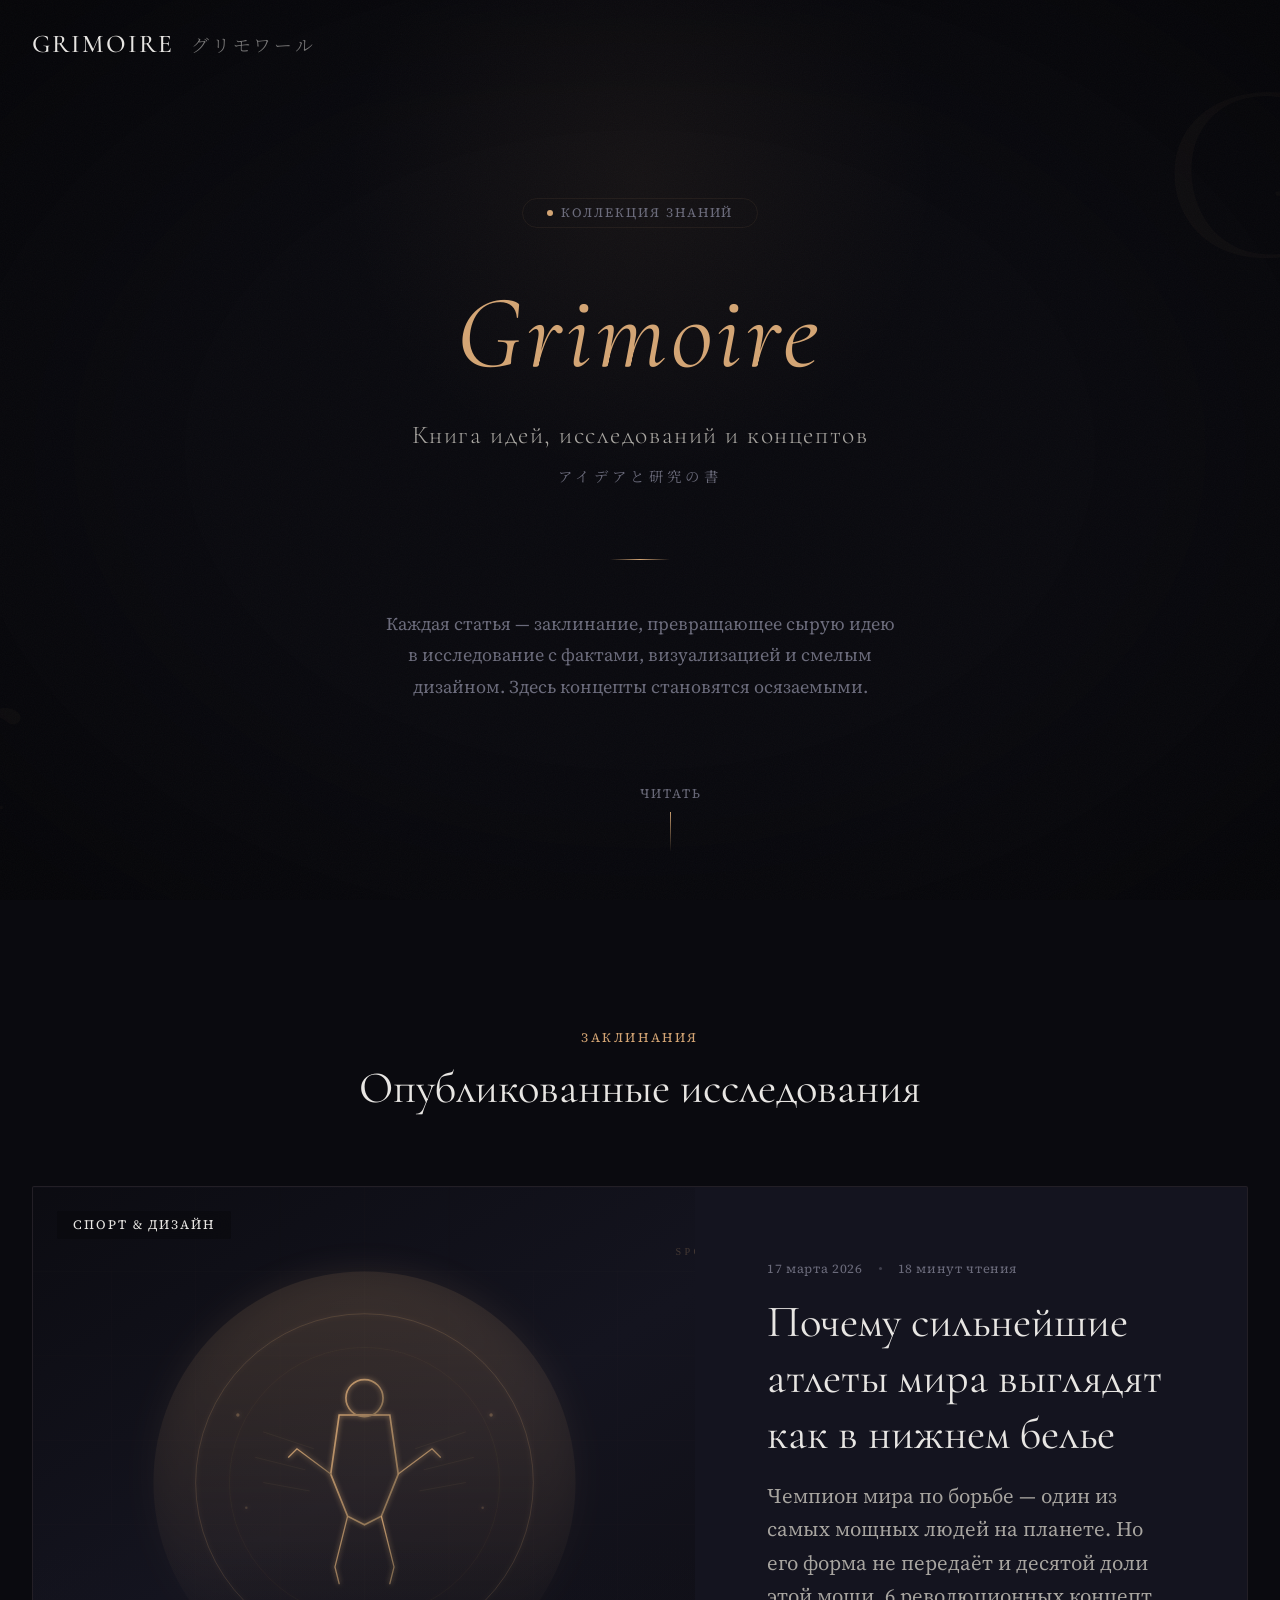
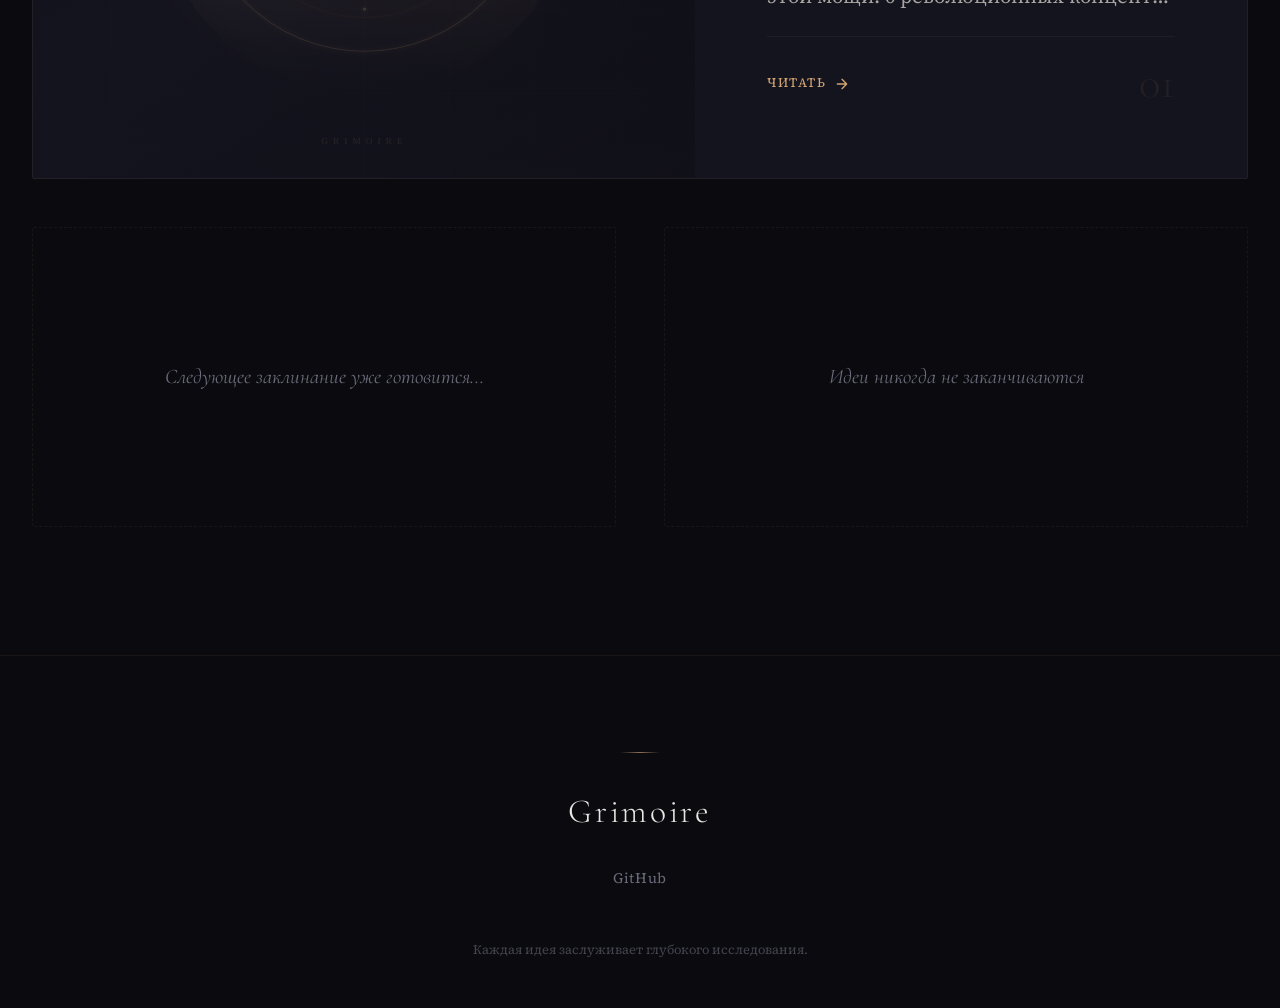
==== commit c4baee21: "fix: remove broken navbar scroll-hide and clean up unused CSS Remove JS-based nav auto-hide that cau" ====
--- a/index.html
+++ b/index.html
@@ -1,14 +1,21 @@
 <!DOCTYPE html>
-<html lang="ru" data-theme="dark">
+<html lang="ru">
 <head>
   <meta charset="UTF-8">
-  <meta name="viewport" content="width=device-width, initial-scale=1.0">
+  <meta name="viewport" content="width=device-width, initial-scale=1.0, viewport-fit=cover">
   <title>Grimoire — Книга идей, исследований и концептов</title>
   <meta name="description" content="Grimoire — коллекция глубоких исследований, смелых концептов и визуальных историй. Лонгриды о том, что заслуживает внимания.">
   <meta property="og:title" content="Grimoire — Книга идей">
   <meta property="og:description" content="Коллекция глубоких исследований, смелых концептов и визуальных историй.">
   <meta property="og:type" content="website">
-  <link rel="icon" href="data:image/svg+xml,<svg xmlns='http://www.w3.org/2000/svg' viewBox='0 0 100 100'><text y='.9em' font-size='90'>📖</text></svg>">
+  <!-- PWA -->
+  <meta name="theme-color" content="#0a0a0f">
+  <meta name="apple-mobile-web-app-capable" content="yes">
+  <meta name="apple-mobile-web-app-status-bar-style" content="black-translucent">
+  <meta name="apple-mobile-web-app-title" content="Grimoire">
+  <link rel="manifest" href="manifest.webmanifest">
+  <link rel="apple-touch-icon" href="assets/images/apple-touch-icon.png">
+  <link rel="icon" href="assets/images/icon.svg" type="image/svg+xml">
   <link rel="stylesheet" href="assets/css/main.css">
   <style>
     /* Page-load animation */
@@ -23,11 +30,6 @@
     <a href="/" class="nav-logo">
       Grimoire <span>グリモワール</span>
     </a>
-    <div class="nav-actions">
-      <button class="theme-toggle" aria-label="Переключить тему" aria-pressed="false" role="switch">
-        <span class="sr-only">Тёмная / Светлая тема</span>
-      </button>
-    </div>
   </nav>
 
   <!-- Hero Section -->
@@ -123,5 +125,10 @@
   </footer>
 
   <script src="assets/js/main.js"></script>
+  <script>
+    if ('serviceWorker' in navigator) {
+      navigator.serviceWorker.register('sw.js').catch(() => {});
+    }
+  </script>
 </body>
 </html>
--- a/assets/css/main.css
+++ b/assets/css/main.css
@@ -6,7 +6,7 @@
 /* ── Fonts ─────────────────────────────────────────── */
 @import url('https://fonts.googleapis.com/css2?family=Cormorant+Garamond:ital,wght@0,300;0,400;0,500;0,600;0,700;1,300;1,400;1,500&family=Source+Serif+4:ital,opsz,wght@0,8..60,300;0,8..60,400;0,8..60,500;0,8..60,600;1,8..60,300;1,8..60,400;1,8..60,500&family=JetBrains+Mono:wght@400;500&family=Noto+Serif+JP:wght@400;500;700&display=swap');
 
-/* ── Custom Properties: Dark Theme (default) ─────── */
+/* ── Custom Properties ────────────────────────────── */
 :root {
   /* Typography */
   --font-display: 'Cormorant Garamond', 'Noto Serif JP', Georgia, serif;
@@ -63,10 +63,8 @@
   --z-nav: 100;
   --z-overlay: 1000;
   --z-modal: 10000;
-}
-
-/* ── Dark Theme Colors ─────────────────────────────── */
-[data-theme="dark"], :root {
+
+  /* Colors (Dark theme) */
   --color-bg: #0a0a0f;
   --color-bg-warm: #0d0c11;
   --color-surface: #14141f;
@@ -90,30 +88,6 @@
   --vignette: radial-gradient(ellipse at center, transparent 50%, rgba(0, 0, 0, 0.4) 100%);
 }
 
-/* ── Light Theme Colors ────────────────────────────── */
-[data-theme="light"] {
-  --color-bg: #faf8f5;
-  --color-bg-warm: #f5f0ea;
-  --color-surface: #ffffff;
-  --color-surface-raised: #ffffff;
-  --color-surface-hover: #f0ece6;
-  --color-border: rgba(139, 94, 60, 0.12);
-  --color-border-subtle: rgba(0, 0, 0, 0.06);
-  --color-text: #1a1a2e;
-  --color-text-secondary: #4a4a5a;
-  --color-text-muted: #8a8a96;
-  --color-accent: #8b5e3c;
-  --color-accent-dim: rgba(139, 94, 60, 0.1);
-  --color-accent-hover: #6b4226;
-  --color-accent-secondary: #6b4226;
-  --color-highlight: rgba(139, 94, 60, 0.06);
-
-  --grain-opacity: 0.015;
-  --glow-color: rgba(139, 94, 60, 0.04);
-  --shadow-color: rgba(0, 0, 0, 0.08);
-  --vignette: radial-gradient(ellipse at center, transparent 60%, rgba(0, 0, 0, 0.06) 100%);
-}
-
 /* ── Reset & Base ──────────────────────────────────── */
 *, *::before, *::after {
   margin: 0;
@@ -140,6 +114,11 @@
               color var(--duration-slow) var(--ease-out);
   overflow-x: hidden;
   min-height: 100vh;
+  min-height: 100dvh;
+  /* Disable tap highlight on mobile */
+  -webkit-tap-highlight-color: transparent;
+  /* Prevent pull-to-refresh in standalone PWA */
+  overscroll-behavior-y: contain;
 }
 
 /* Film grain overlay */
@@ -162,7 +141,7 @@
   inset: 0;
   background: var(--vignette);
   pointer-events: none;
-  z-index: calc(var(--z-nav) - 1);
+  z-index: var(--z-above);
 }
 
 ::selection {
@@ -194,18 +173,26 @@
   right: 0;
   z-index: var(--z-nav);
   padding: var(--space-lg) var(--space-xl);
+  padding-top: calc(var(--space-lg) + env(safe-area-inset-top, 0px));
+  padding-left: calc(var(--space-xl) + env(safe-area-inset-left, 0px));
+  padding-right: calc(var(--space-xl) + env(safe-area-inset-right, 0px));
   display: flex;
   justify-content: space-between;
   align-items: center;
-  transition: all var(--duration-normal) var(--ease-out);
-  mix-blend-mode: difference;
+  transition: padding var(--duration-normal) var(--ease-out),
+              background-color var(--duration-normal) var(--ease-out),
+              border-color var(--duration-normal) var(--ease-out),
+              backdrop-filter var(--duration-normal) var(--ease-out);
+  will-change: padding, background-color;
 }
 
 .site-nav.scrolled {
-  mix-blend-mode: normal;
   background: rgba(10, 10, 15, 0.95);
   border-bottom: 1px solid var(--color-border);
   padding: var(--space-md) var(--space-xl);
+  padding-top: calc(var(--space-md) + env(safe-area-inset-top, 0px));
+  padding-left: calc(var(--space-xl) + env(safe-area-inset-left, 0px));
+  padding-right: calc(var(--space-xl) + env(safe-area-inset-right, 0px));
 }
 
 @supports (backdrop-filter: blur(1px)) {
@@ -213,16 +200,6 @@
     background: rgba(10, 10, 15, 0.85);
     backdrop-filter: blur(20px) saturate(1.4);
     -webkit-backdrop-filter: blur(20px) saturate(1.4);
-  }
-}
-
-[data-theme="light"] .site-nav.scrolled {
-  background: rgba(250, 248, 245, 0.95);
-}
-
-@supports (backdrop-filter: blur(1px)) {
-  [data-theme="light"] .site-nav.scrolled {
-    background: rgba(250, 248, 245, 0.85);
   }
 }
 
@@ -243,59 +220,19 @@
   letter-spacing: 0.15em;
 }
 
-.nav-actions {
-  display: flex;
-  align-items: center;
-  gap: var(--space-lg);
-}
-
-/* Theme Toggle */
-.theme-toggle {
-  position: relative;
-  width: 44px;
-  height: 24px;
-  background: rgba(255, 255, 255, 0.1);
-  border: 1px solid rgba(255, 255, 255, 0.15);
-  border-radius: 12px;
-  cursor: pointer;
-  transition: all var(--duration-normal) var(--ease-out);
-  -webkit-appearance: none;
-  appearance: none;
-  outline: none;
-}
-
-.theme-toggle::after {
-  content: '';
-  position: absolute;
-  top: 2px;
-  left: 2px;
-  width: 18px;
-  height: 18px;
-  border-radius: 50%;
-  background: #e8e6e3;
-  transition: all var(--duration-normal) var(--ease-out);
-  box-shadow: 0 1px 3px rgba(0, 0, 0, 0.3);
-}
-
-.theme-toggle[aria-pressed="true"]::after {
-  transform: translateX(20px);
-  background: #1a1a2e;
-}
-
-.theme-toggle:hover {
-  border-color: rgba(255, 255, 255, 0.3);
-}
-
 /* ── Hero Section ──────────────────────────────────── */
 .hero {
   position: relative;
   min-height: 100vh;
+  min-height: 100dvh;
   display: flex;
   flex-direction: column;
   align-items: center;
   justify-content: center;
   text-align: center;
   padding: var(--space-4xl) var(--space-xl);
+  padding-top: calc(var(--space-4xl) + env(safe-area-inset-top, 0px));
+  padding-bottom: calc(var(--space-4xl) + env(safe-area-inset-bottom, 0px));
   overflow: hidden;
 }
 
@@ -405,7 +342,7 @@
 
 .hero-scroll-hint {
   position: absolute;
-  bottom: var(--space-2xl);
+  bottom: calc(var(--space-2xl) + env(safe-area-inset-bottom, 0px));
   left: 50%;
   transform: translateX(-50%);
   display: flex;
@@ -582,10 +519,6 @@
   z-index: var(--z-base);
 }
 
-[data-theme="light"] .card-category {
-  background: rgba(255, 255, 255, 0.85);
-}
-
 .card-content {
   padding: var(--space-xl) var(--space-xl) var(--space-2xl);
 }
@@ -695,6 +628,9 @@
 .site-footer {
   position: relative;
   padding: var(--space-4xl) var(--space-xl) var(--space-2xl);
+  padding-bottom: calc(var(--space-2xl) + env(safe-area-inset-bottom, 0px));
+  padding-left: calc(var(--space-xl) + env(safe-area-inset-left, 0px));
+  padding-right: calc(var(--space-xl) + env(safe-area-inset-right, 0px));
   text-align: center;
   border-top: 1px solid var(--color-border);
 }
@@ -721,6 +657,9 @@
   color: var(--color-text-muted);
   letter-spacing: 0.05em;
   transition: color var(--duration-fast) var(--ease-out);
+  /* Ensure 44px touch target on mobile */
+  padding: var(--space-sm) var(--space-md);
+  margin: calc(var(--space-sm) * -1) calc(var(--space-md) * -1);
 }
 
 .footer-links a:hover {
@@ -796,19 +735,69 @@
 @media (max-width: 767px) {
   .site-nav {
     padding: var(--space-md) var(--space-md);
+    padding-top: calc(var(--space-md) + env(safe-area-inset-top, 0px));
+    padding-left: calc(var(--space-md) + env(safe-area-inset-left, 0px));
+    padding-right: calc(var(--space-md) + env(safe-area-inset-right, 0px));
+  }
+
+  .site-nav.scrolled {
+    padding: var(--space-sm) var(--space-md);
+    padding-top: calc(var(--space-sm) + env(safe-area-inset-top, 0px));
+    padding-left: calc(var(--space-md) + env(safe-area-inset-left, 0px));
+    padding-right: calc(var(--space-md) + env(safe-area-inset-right, 0px));
+  }
+
+  .nav-logo {
+    font-size: var(--text-lg);
+  }
+
+  .nav-logo span {
+    display: none;
   }
 
   .hero {
     padding: var(--space-3xl) var(--space-md);
+    padding-top: calc(var(--space-3xl) + env(safe-area-inset-top, 0px));
+    min-height: 100dvh;
+  }
+
+  .hero-description {
+    font-size: var(--text-sm);
   }
 
   .articles-grid {
-    padding: 0 var(--space-md) var(--space-3xl);
+    padding: 0 calc(var(--space-md) + env(safe-area-inset-right, 0px)) var(--space-3xl) calc(var(--space-md) + env(safe-area-inset-left, 0px));
     gap: var(--space-xl);
   }
 
   .card-content {
     padding: var(--space-lg);
+  }
+
+  .articles-grid .article-card:first-child .card-content {
+    padding: var(--space-xl);
+  }
+
+  .articles-grid .article-card:first-child .card-title {
+    font-size: var(--text-2xl);
+  }
+
+}
+
+/* ── Standalone PWA mode ──────────────────────────── */
+@media (display-mode: standalone) {
+  /* Extra top padding when running as installed app */
+  .site-nav {
+    padding-top: calc(var(--space-lg) + env(safe-area-inset-top, 0px));
+  }
+
+  .site-nav.scrolled {
+    padding-top: calc(var(--space-md) + env(safe-area-inset-top, 0px));
+  }
+
+  /* Prevent overscroll bounce */
+  body {
+    overscroll-behavior: none;
   }
 }
 
@@ -817,7 +806,6 @@
   body::before,
   body::after,
   .site-nav,
-  .theme-toggle,
   .hero-scroll-hint {
     display: none !important;
   }
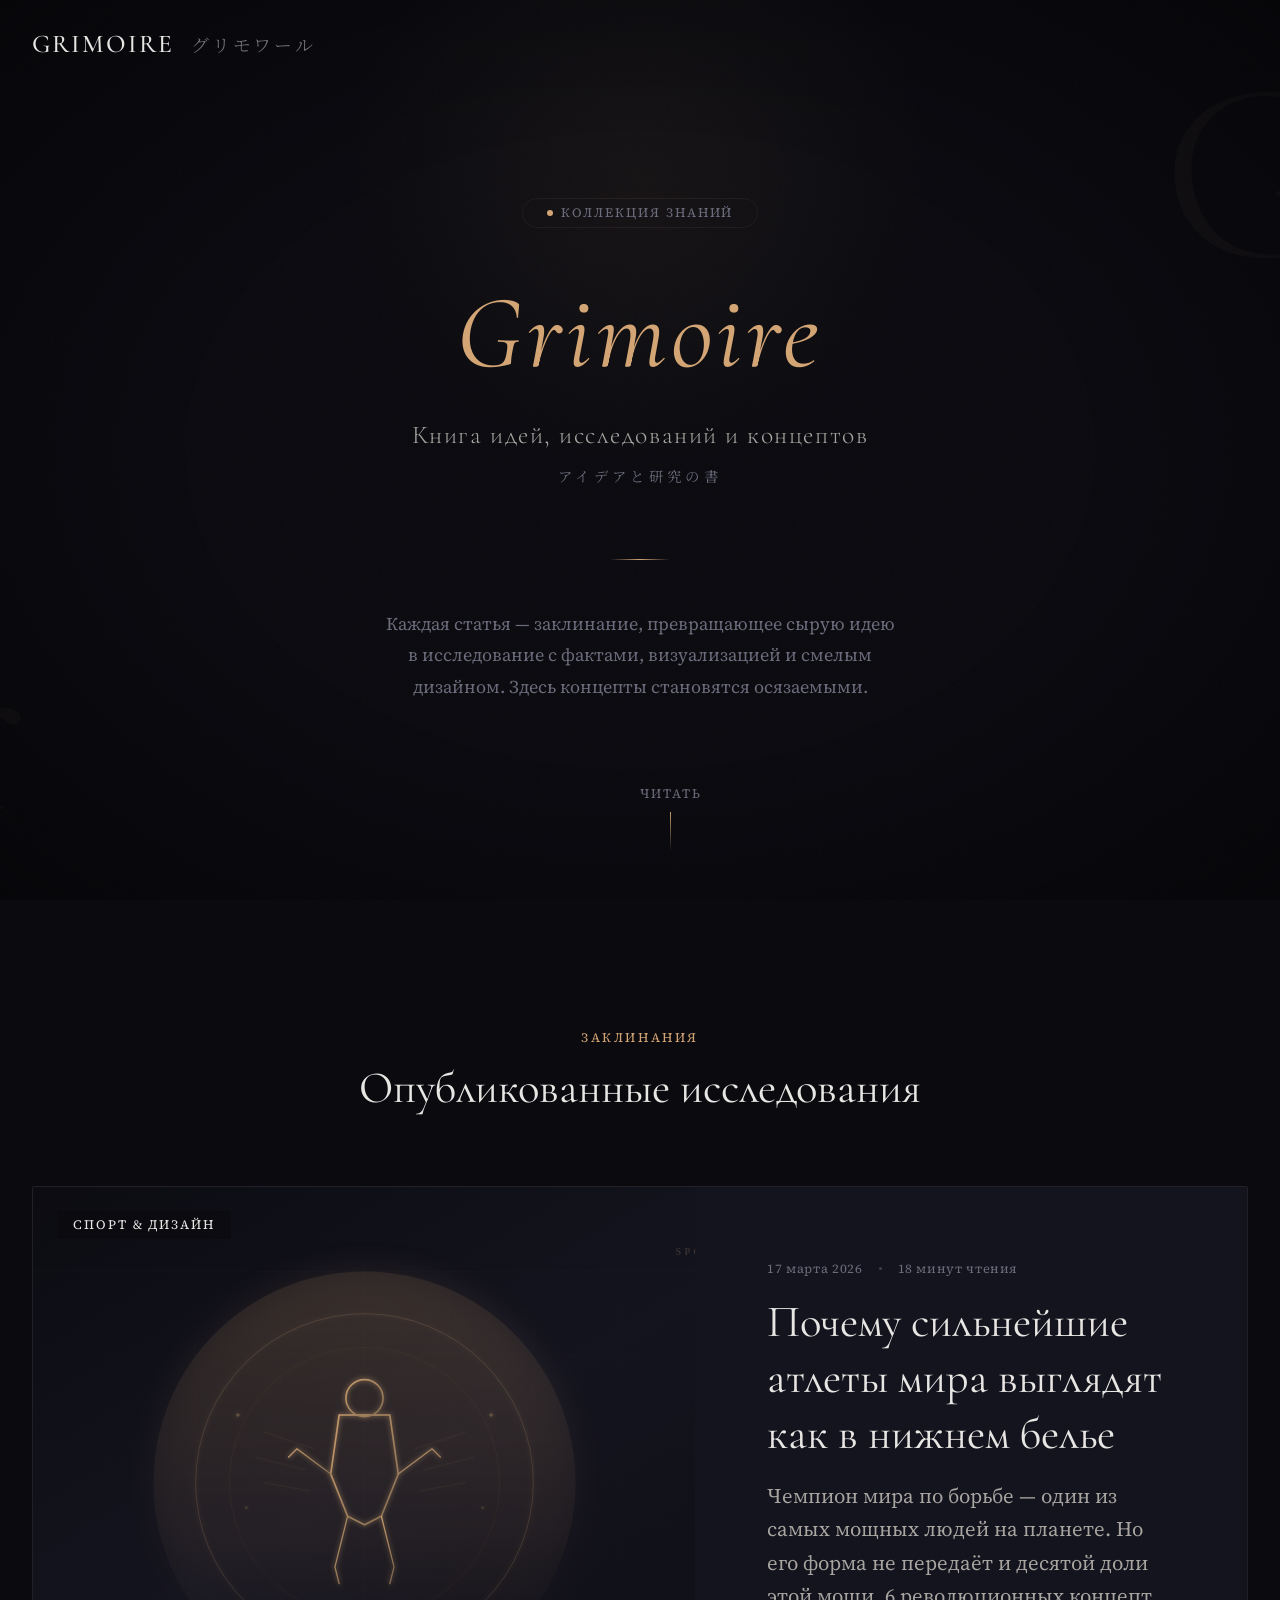
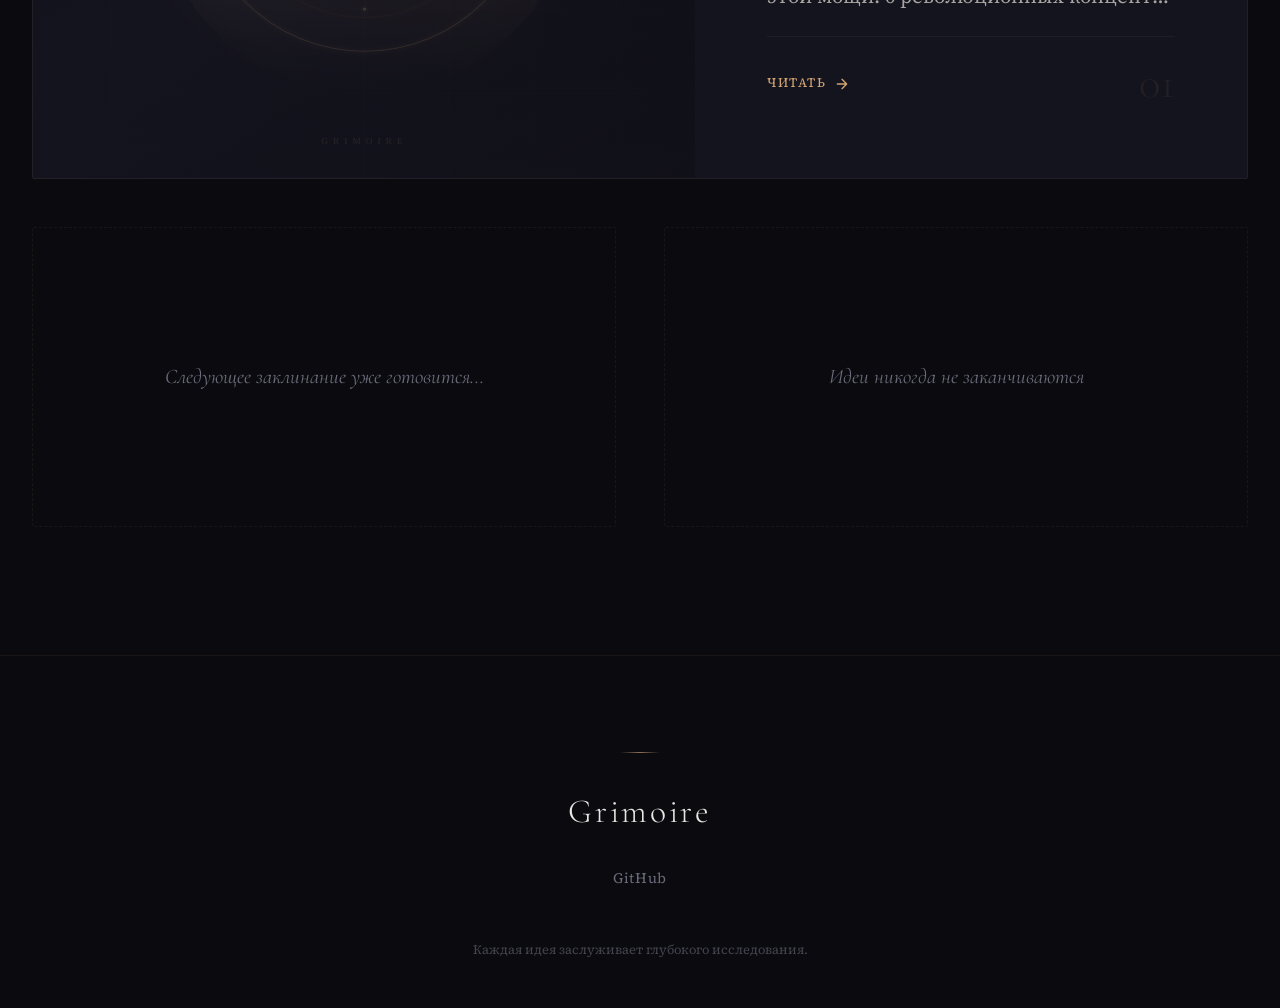
==== commit a5856ba6: "fix: logo nav link for GitHub Pages subpath deployment href="/" pointed to github.io root instead of" ====
--- a/index.html
+++ b/index.html
@@ -27,7 +27,7 @@
 
   <!-- Navigation -->
   <nav class="site-nav" role="navigation" aria-label="Главная навигация">
-    <a href="/" class="nav-logo">
+    <a href="./" class="nav-logo">
       Grimoire <span>グリモワール</span>
     </a>
   </nav>
--- a/assets/css/main.css
+++ b/assets/css/main.css
@@ -110,8 +110,6 @@
   line-height: var(--leading-normal);
   color: var(--color-text);
   background-color: var(--color-bg);
-  transition: background-color var(--duration-slow) var(--ease-out),
-              color var(--duration-slow) var(--ease-out);
   overflow-x: hidden;
   min-height: 100vh;
   min-height: 100dvh;
@@ -128,7 +126,7 @@
   inset: 0;
   opacity: var(--grain-opacity);
   pointer-events: none;
-  z-index: var(--z-modal);
+  z-index: var(--z-above);
   background-image: url("data:image/svg+xml,%3Csvg viewBox='0 0 256 256' xmlns='http://www.w3.org/2000/svg'%3E%3Cfilter id='noise'%3E%3CfeTurbulence type='fractalNoise' baseFrequency='0.9' numOctaves='4' stitchTiles='stitch'/%3E%3C/filter%3E%3Crect width='100%25' height='100%25' filter='url(%23noise)'/%3E%3C/svg%3E");
   background-repeat: repeat;
   background-size: 256px 256px;
@@ -181,9 +179,11 @@
   align-items: center;
   transition: padding var(--duration-normal) var(--ease-out),
               background-color var(--duration-normal) var(--ease-out),
-              border-color var(--duration-normal) var(--ease-out),
-              backdrop-filter var(--duration-normal) var(--ease-out);
-  will-change: padding, background-color;
+              border-color var(--duration-normal) var(--ease-out);
+  -webkit-transform: translateZ(0);
+  transform: translateZ(0);
+  backface-visibility: hidden;
+  -webkit-backface-visibility: hidden;
 }
 
 .site-nav.scrolled {
@@ -441,7 +441,7 @@
     grid-template-columns: 1fr;
   }
   .articles-grid .article-card:first-child .card-image {
-    aspect-ratio: 16 / 9;
+    aspect-ratio: 4 / 3;
     min-height: auto;
   }
 }
@@ -782,6 +782,13 @@
     font-size: var(--text-2xl);
   }
 
+  .section-header {
+    padding: var(--space-3xl) var(--space-md) var(--space-xl);
+  }
+
+  .card-placeholder {
+    min-height: 160px;
+  }
 }
 
 /* ── Standalone PWA mode ──────────────────────────── */
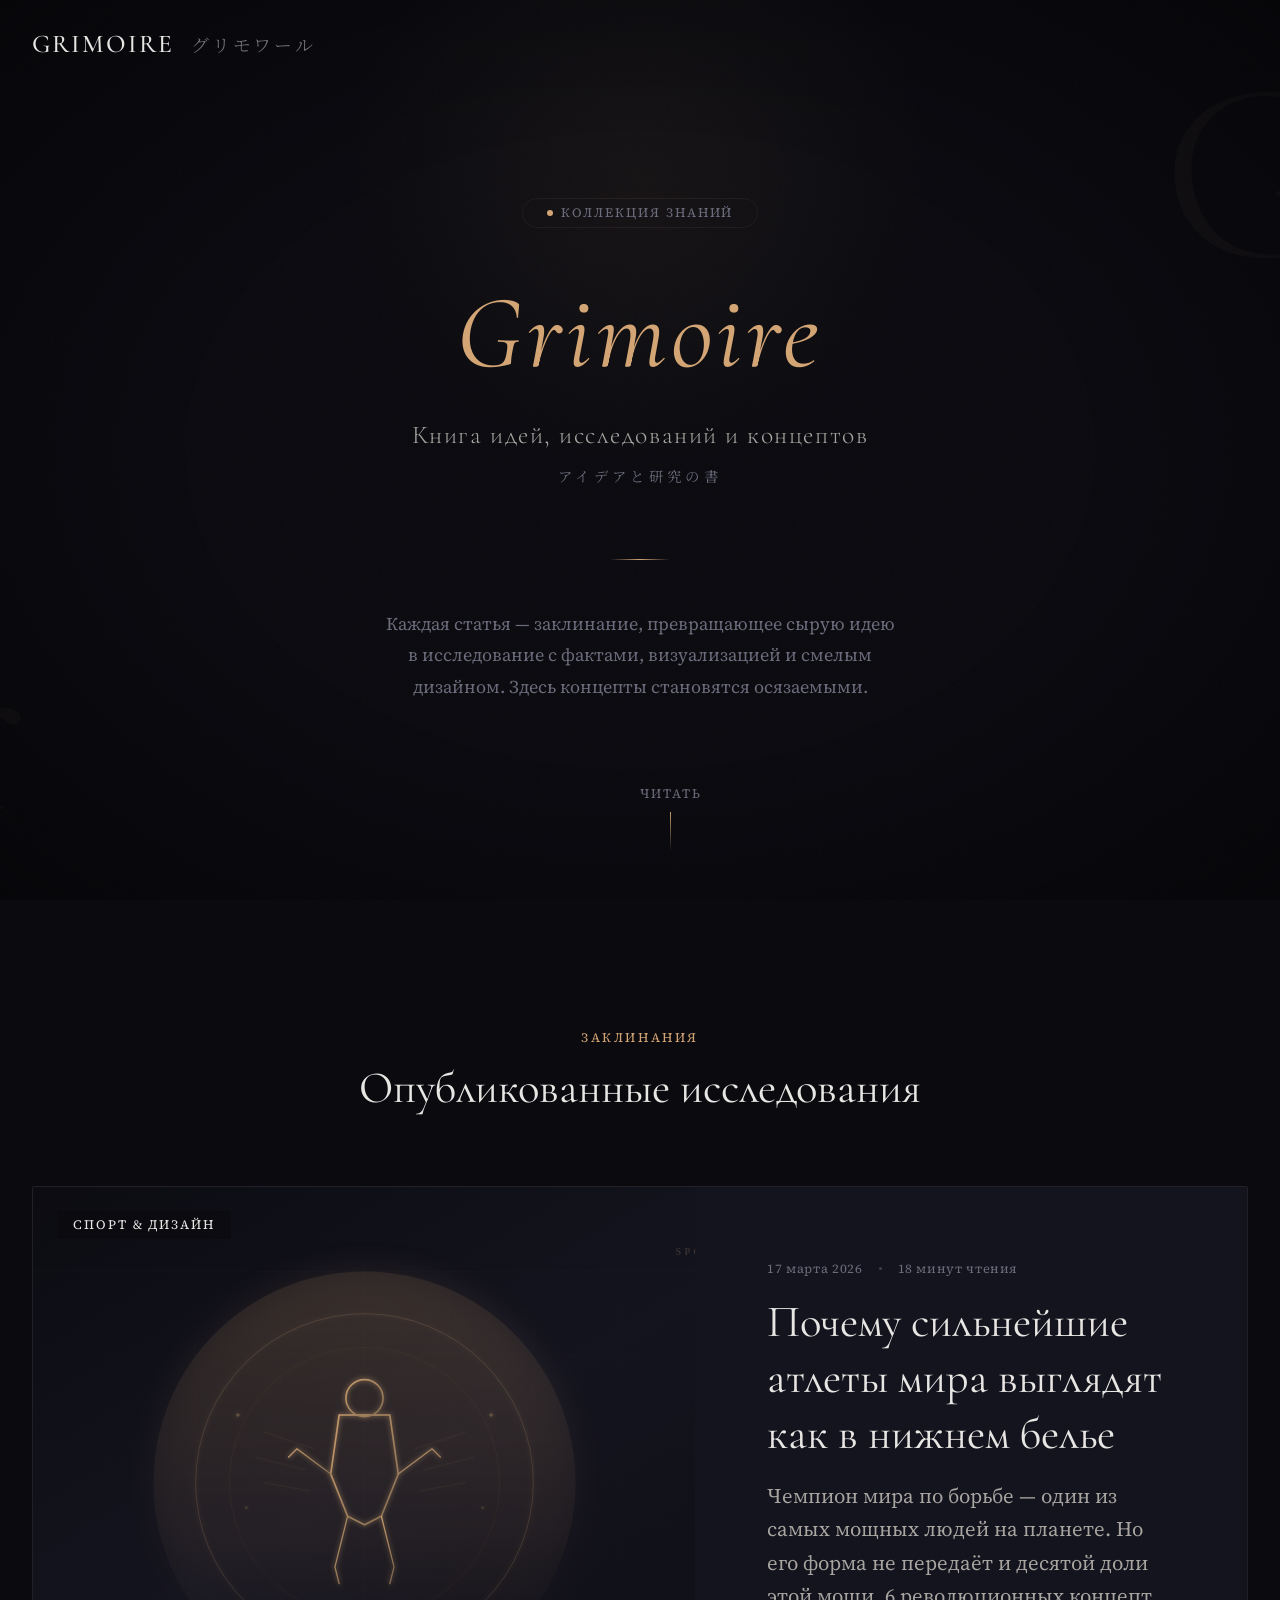
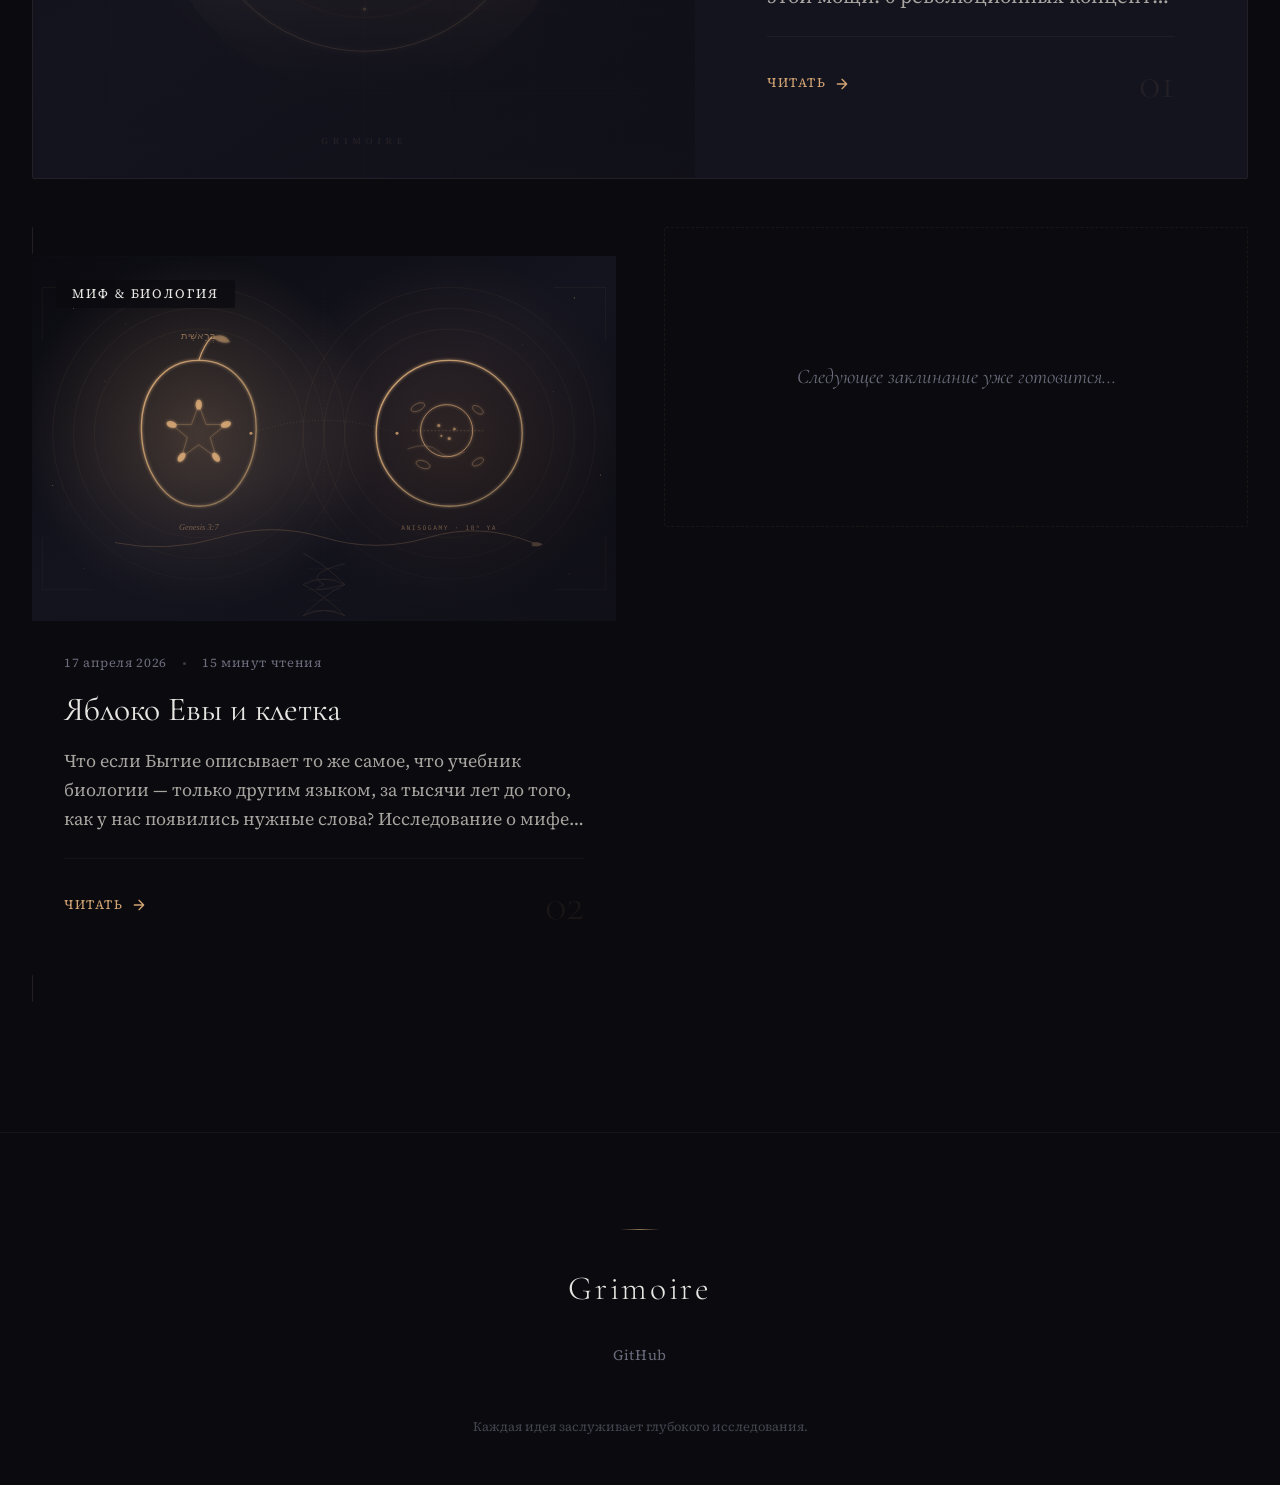
==== commit a1fef682: "Новая статья: Яблоко Евы и клетка Лонгрид о структурной параллели между сюжетом грехопадения и появл" ====
--- a/index.html
+++ b/index.html
@@ -98,16 +98,40 @@
         </a>
       </article>
 
+      <!-- Article: Яблоко Евы и клетка -->
+      <article class="article-card">
+        <a href="articles/yabloko-evy-i-kletka/" class="card-inner">
+          <div class="card-image">
+            <img src="articles/yabloko-evy-i-kletka/cover.svg" alt="Яблоко Евы и клетка" loading="lazy">
+            <span class="card-category">Миф & Биология</span>
+          </div>
+          <div class="card-content">
+            <div class="card-meta">
+              <span>17 апреля 2026</span>
+              <span class="card-meta-divider"></span>
+              <span>15 минут чтения</span>
+            </div>
+            <h3 class="card-title">Яблоко Евы и&nbsp;клетка</h3>
+            <p class="card-excerpt">
+              Что если Бытие описывает то же самое, что учебник биологии&nbsp;—
+              только другим языком, за тысячи лет до того, как у нас появились
+              нужные слова? Исследование о мифе как ранней форме науки.
+            </p>
+            <div class="card-footer">
+              <span class="card-read-more">
+                Читать
+                <svg viewBox="0 0 24 24" fill="none" stroke="currentColor" stroke-width="2" stroke-linecap="round" stroke-linejoin="round"><path d="M5 12h14M12 5l7 7-7 7"/></svg>
+              </span>
+              <span class="card-number">02</span>
+            </div>
+          </div>
+        </a>
+      </article>
+
       <!-- Placeholder for future articles -->
       <article class="article-card">
         <div class="card-placeholder">
           Следующее заклинание уже готовится...
-        </div>
-      </article>
-
-      <article class="article-card">
-        <div class="card-placeholder">
-          Идеи никогда не заканчиваются
         </div>
       </article>
 
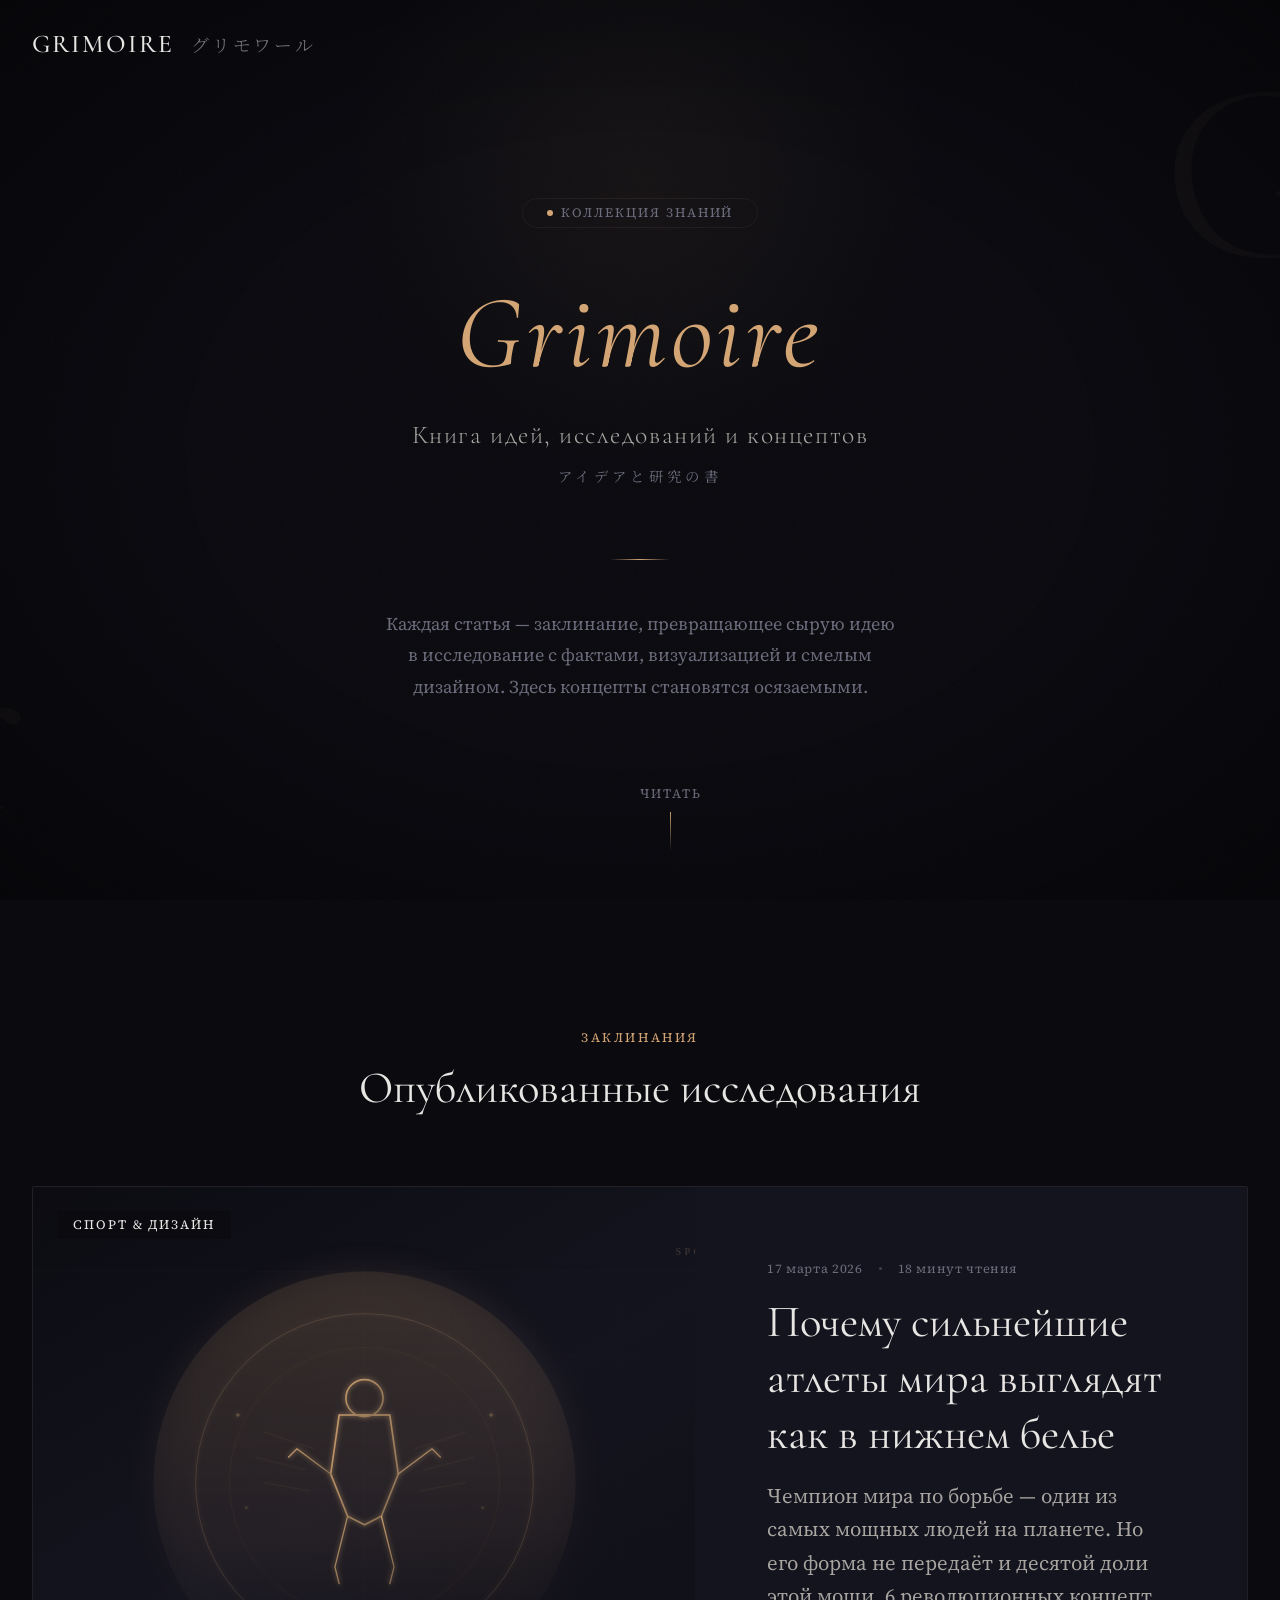
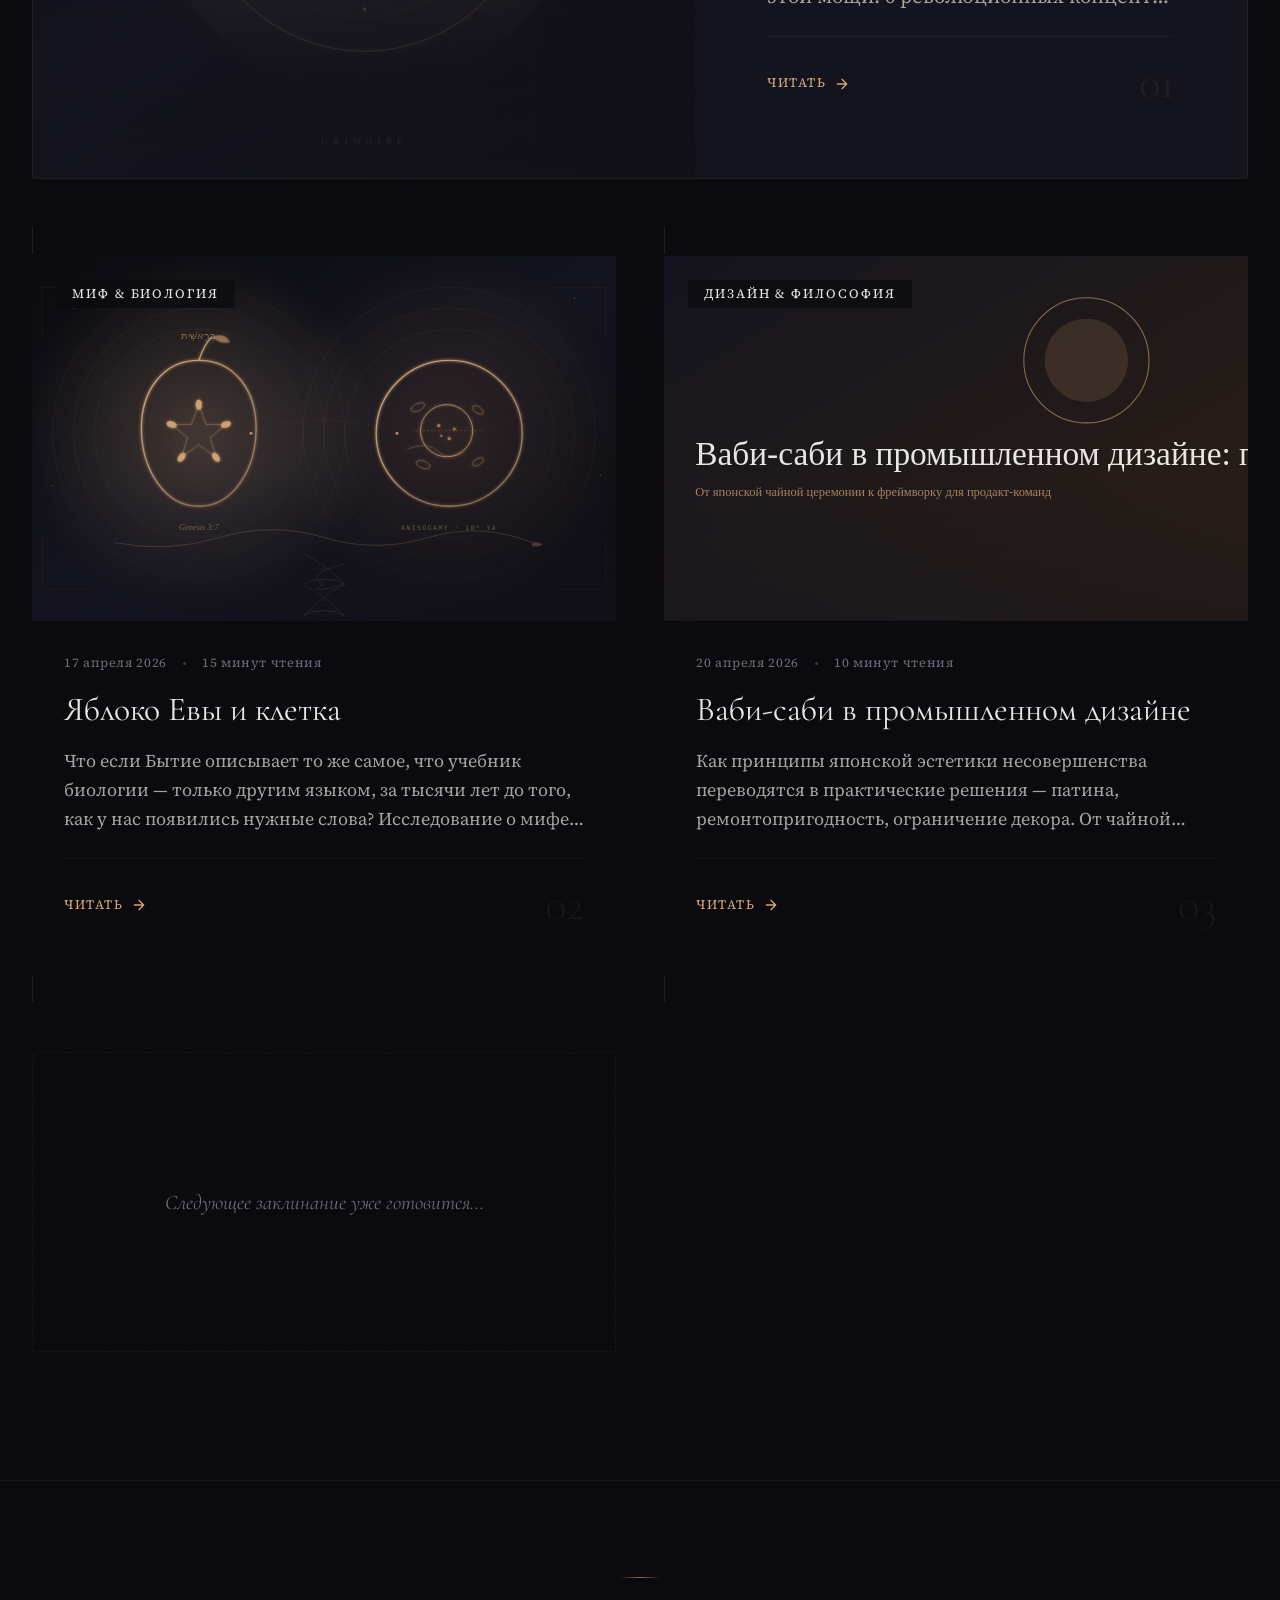
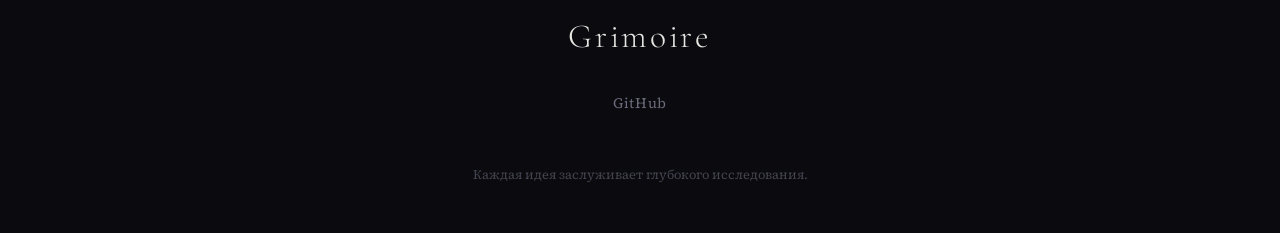
==== commit 1163c563: "Публикация карточки: Ваби-саби в промышленном дизайне Статья была сгенерирована и верифицирована в а" ====
--- a/index.html
+++ b/index.html
@@ -128,6 +128,36 @@
         </a>
       </article>
 
+      <!-- Article: Ваби-саби в промышленном дизайне -->
+      <article class="article-card">
+        <a href="articles/wabi-sabi-industrial-design/" class="card-inner">
+          <div class="card-image">
+            <img src="articles/wabi-sabi-industrial-design/cover.svg" alt="Ваби-саби в промышленном дизайне" loading="lazy">
+            <span class="card-category">Дизайн & Философия</span>
+          </div>
+          <div class="card-content">
+            <div class="card-meta">
+              <span>20 апреля 2026</span>
+              <span class="card-meta-divider"></span>
+              <span>10 минут чтения</span>
+            </div>
+            <h3 class="card-title">Ваби-саби в&nbsp;промышленном дизайне</h3>
+            <p class="card-excerpt">
+              Как принципы японской эстетики несовершенства переводятся
+              в практические решения — патина, ремонтопригодность, ограничение
+              декора. От чайной церемонии к фреймворку для продакт-команд.
+            </p>
+            <div class="card-footer">
+              <span class="card-read-more">
+                Читать
+                <svg viewBox="0 0 24 24" fill="none" stroke="currentColor" stroke-width="2" stroke-linecap="round" stroke-linejoin="round"><path d="M5 12h14M12 5l7 7-7 7"/></svg>
+              </span>
+              <span class="card-number">03</span>
+            </div>
+          </div>
+        </a>
+      </article>
+
       <!-- Placeholder for future articles -->
       <article class="article-card">
         <div class="card-placeholder">
